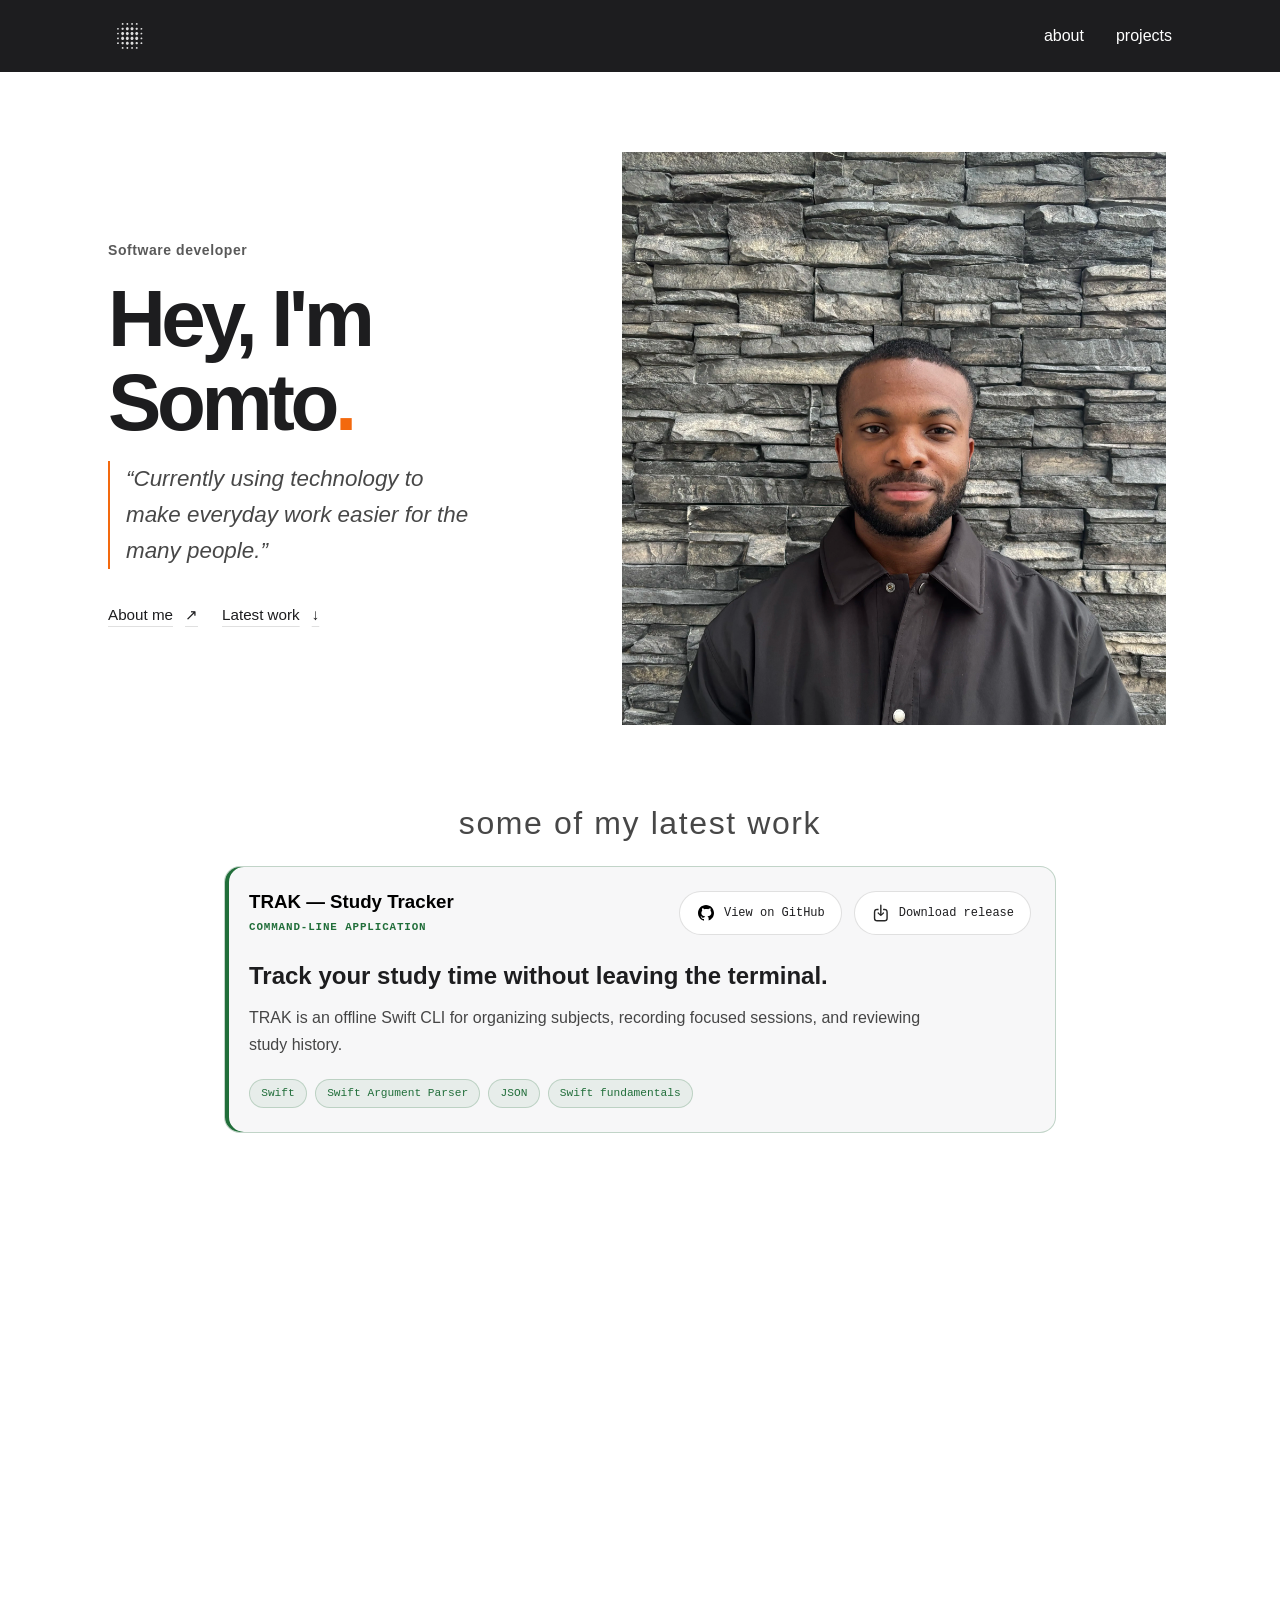
==== index.html @ b0fc869a "new changes" ====
<!DOCTYPE html>
<html lang="en">
    <head>
        <link rel="stylesheet" href="css/global.css">
        <link rel="stylesheet" href="css/landing.css">
        <meta charset="UTF-8">
        <title>Somtochukwu Idafum</title>
        <meta name="viewport" content="width=device-width, initial-scale=1.0">
        <meta name="author" content="Somtochukwu Idafum">
        <meta name="description" content="Currently using technology to make everyday work easier for the many people.">
        <meta property="og:image" content="assets/images/headshot3.webp"/>
        <meta property="og:title" content="Somtochukwu Idafum"/>
        <meta property="og:description" content="Currently using technology to make everyday work easier for the many people."/>
        <meta property="og:url" content="https://somtoidafum.com" />
        <meta property="og:type" content="website" />
    </head>
    
    <body>
        <header class="home-header">
            <div class="home-header-inner">
                <a class="home-mark" href="index.html" aria-label="Somto — home">
                    <img src="assets/symbols/home-icon.svg" width="26" height="26" alt="">
                </a>
                <nav class="home-desktop-nav" aria-label="Primary navigation">
                    <a href="about.html">about</a>
                    <a href="portfolio.html">projects</a>
                </nav>
                <details class="home-mobile-menu">
                    <summary>Menu <span aria-hidden="true">＋</span></summary>
                    <nav aria-label="Primary navigation">
                        <a href="about.html">about</a>
                        <a href="portfolio.html">projects</a>
                    </nav>
                </details>
            </div>
        </header>

        <main class="home-page site-main container">
            <section class="home-hero" aria-labelledby="home-hero-title">
                <div class="home-hero-content">
                    <div class="home-hero-identity">
                        <p class="home-hero-tagline">Software developer</p>
                        <h1 id="home-hero-title" class="home-hero-title">Hey, I'm Somto<span>.</span></h1>
                    </div>
                    <blockquote class="home-hero-description">
                        <p>“Currently using technology to make everyday work easier for the many people.”</p>
                    </blockquote>
                    <!-- <p class="home-hero-description">
                        Right now, I'm working on building an iOS app called Risk2 using <strong class="tech-highlight">Swift</strong> and <strong class="tech-highlight">SwiftUI</strong>.
                    </p> -->
                    <!-- <p class="home-hero-meta">Winnipeg, MB Canada</p> -->
                    <div class="home-hero-actions">
                        <a class="home-hero-link" href="about.html">About me <span aria-hidden="true">↗</span></a>
                        <a class="home-work-link" href="#featured-projects">Latest work <span aria-hidden="true">↓</span></a>
                    </div>
                </div>
                <div class="home-hero-media">
                    <img src="assets/images/headshot3.webp" width="4280" height="4292"
                        fetchpriority="high" alt="Portrait of Somtochukwu Idafum">
                </div>
            </section>

            <section id="featured-projects" class="featured-projects" aria-labelledby="featured-projects-title">
                <header class="featured-projects-heading">
                    <h2 id="featured-projects-title">some of my latest work</h2>
                </header>

                <div class="featured-project-first">
                    <div class="project-title">
                        <h3>TRAK &mdash; Study Tracker</h3>
                        <p class="project-type">command-line application</p>
                    </div>

                    <div class="featured-project-actions">
                        <a
                            class="source-code"
                            href="https://github.com/idafum/Trak"
                            target="_blank"
                            rel="noopener noreferrer"
                            aria-label="View TRAK source code on GitHub"
                        >
                            <img src="assets/symbols/github-icon.svg" alt="">
                            <span>View on GitHub</span>
                        </a>

                        <a
                            class="project-link"
                            href="https://github.com/idafum/Trak/releases"
                            target="_blank"
                            rel="noopener noreferrer"
                            aria-label="Download the latest TRAK release"
                        >
                            <img src="assets/symbols/square.and.arrow.down.svg" alt="">
                            <span>Download release</span>
                        </a>
                    </div>

                    <div class="featured-project-copy">
                        <p class="catchy-question">
                            Track your study time without leaving the terminal.
                        </p>

                        <p class="project-description">
                            TRAK is an offline Swift CLI for organizing subjects, recording focused sessions, and reviewing study history.
                        </p>

                        <ul class="featured-project-skills" aria-label="Skills and tools used for TRAK">
                            <li>Swift</li>
                            <li>Swift Argument Parser</li>
                            <li>JSON</li>
                            <li>Swift fundamentals</li>
                        </ul>
                    </div>
                </div>
            </section>
        </main>
        
    </body>
</html>
---- css/global.css ----
/* Contains global styles for my site*/

/* CSS Variables for consistent theming across the site */
:root {
  --font-sans: -apple-system, BlinkMacSystemFont, "Segoe UI", Roboto, sans-serif;
  --font-mono: 'SF Mono', SF Mono, Consolas, "Liberation Mono", Menlo, Courier, monospace;

  /* Colors */
  --color-page: #ffffff;
  --color-text: #000000;
  --color-text-strong: #1d1d1f;
  --color-text-medium: rgba(0, 0, 0, 0.72);
  --color-text-muted: rgba(0, 0, 0, 0.65);
  --color-text-soft: rgba(0, 0, 0, 0.58);
  --color-border: rgba(0, 0, 0, 0.08);
  --color-border-strong: rgba(0, 0, 0, 0.12);
  --color-surface: #f7f7f8;
  --color-nav-surface: #f5f5f5;
  --accent-color: #f3690e;
  --accent-color-muted: rgba(243, 105, 14, 0.08);

  /* Spacing */
  --space-1: 0.25rem;
  --space-2: 0.5rem;
  --space-3: 0.75rem;
  --space-4: 1rem;
  --space-6: 1.5rem;
  --space-8: 2rem;
  --space-12: 3rem;
  --space-16: 4rem;
  --space-20: 5rem;

  /* Radii */
  --radius-sm: 0.65rem;
  --radius-md: 0.75rem;
  --radius-lg: 1rem;
  --radius-pill: 999px;

  /* Layout */
  --container-padding: 0.5rem;
  --header-height-mobile: 60px;
  --header-height-desktop: 8vh;

  /* Typography */
  --project-title: clamp(1rem, 9vw, 2rem);
  
}

* {
    box-sizing: border-box;
    margin: 0;
    padding: 0;
}
body {
    font-family: var(--font-sans);
    min-height: 100vh;
    width: 100%;
    margin: 0 auto;
    color: var(--color-text);
    background: var(--color-page);
}

/* Global page shell shared by all pages. */
.site-main,
main {
    width: 100%;
}

/* Reserved for later page-level headings.
.page-title {
    font-family: var(--font-mono);
    font-size: 3rem;
    font-weight: 900;
    margin-top: 3rem;
}
*/

.container {
    width: 100%;
    margin-left: auto;
    margin-right: auto;
    padding-left: var(--container-padding);
    padding-right: var(--container-padding);
}

/* Header styles */
.page-header {
    position: sticky;
    top: 0;
    z-index: 10;
    border-bottom: 1px solid var(--color-border);
    min-height: var(--header-height-mobile);
    height: var(--header-height-desktop);
    background: var(--color-page);
}

/*Hidden checkbox for toggling the menu*/
.page-header #menu-toggle {
    display: none;
}

/*Flex container for header contents*/
.page-header .header-items {
    height: 100%;
    display: flex;
    z-index: 3;
    justify-content: space-between;
    padding: 0 var(--space-12) 0 var(--space-8);
    align-items: center;
    position: relative;
    background: var(--color-page);
}

/* Logo and navigation size */
#logo, #nav-icon{
    width: 1.625rem;
    height: 1.625rem;
}

.nav-button{
    cursor: pointer;
}

#nav-icon {
    transition: transform 0.5s ease;
}

.nav-menu {
    position: absolute;
    width: 100vw;
    height: auto;
    min-height: 120px;
    top: 100%;
    left: 50%;
    
    border-bottom-left-radius: 1rem;
    border-bottom-right-radius: 1rem;
    border-top: none;
    transform: translate(-50%, -100%);
    opacity: 0;
    visibility: hidden;
    transition: transform 0.5s ease, opacity 0.2s ease, visibility 0.2s ease;
    pointer-events: none;
    overflow: hidden;

    display: flex;
    flex-direction: column;
    padding: 0;
    gap: 0;
    justify-content: flex-start;
    align-items: stretch;
    background: var(--color-page);
    
}

.nav-menu a {
    display: flex;
    align-items: center;
    justify-content: center;
    width: 100%;
    padding: var(--space-4) var(--space-6);
    font-family: var(--font-mono);
    text-decoration: none;
    color: var(--color-text);
    background: var(--color-nav-surface);
    border-bottom: 1px solid var(--color-border);
}

.nav-menu a:last-child {
    border-bottom: none;
}
/* Toggle the mobile menu and rotate the menu icon. */
#menu-toggle:checked + .header-items .nav-button #nav-icon {
    transform: rotate(-180deg);
}
#menu-toggle:checked + .header-items .nav-menu {
    transform: translate(-50%, 0);
    opacity: 1;
    visibility: visible;
    pointer-events: auto;
}

@media (min-width: 768px) {
    .nav-button {
        display: none;
    }

    .nav-menu {
        position: static;
        width: auto;
        min-height: 0;
        transform: none;
        opacity: 1;
        visibility: visible;
        transition: none;
        pointer-events: auto;
        overflow: visible;

        flex-direction: row;
        align-items: center;
        gap: var(--space-8);

        background: transparent;
        border-radius: 0;
    }

    .nav-menu a {
        width: auto;
        padding: 0;
        color: var(--color-text);
        background: transparent;
        border-bottom: none;
    }

    #menu-toggle:checked + .header-items .nav-menu {
        transform: none;
    }
}
---- css/landing.css ----
/* Landing-page header and portrait-led introduction. */
html { scroll-behavior: smooth; }

.home-page {
    --home-hero-title-font-size: clamp(1.4rem, 3vw, 2rem);
    max-width: 1160px;
    padding-inline: clamp(1.25rem, 4vw, 3rem);
}

.home-header {
    position: sticky;
    top: 0;
    z-index: 10;
    color: #fff;
    background: var(--color-text-strong);
}

.home-header-inner {
    position: relative;
    max-width: 1160px;
    min-height: 64px;
    margin-inline: auto;
    padding-inline: clamp(1.25rem, 4vw, 3rem);
    display: flex;
    align-items: center;
    justify-content: space-between;
}

.home-mark {
    display: inline-flex;
    align-items: center;
    justify-content: center;
    min-width: 44px;
    min-height: 44px;
}

.home-mark img { display: block; filter: invert(1); }
.home-desktop-nav { display: none; }
.home-header a { color: inherit; text-decoration: none; }
.home-header a:hover { text-decoration: underline; text-underline-offset: 5px; }
.home-mobile-menu summary {
    min-height: 44px;
    display: flex;
    align-items: center;
    gap: var(--space-3);
    cursor: pointer;
    list-style: none;
    font-size: 0.9rem;
}
.home-mobile-menu summary::-webkit-details-marker { display: none; }
.home-mobile-menu summary span { font-size: 1.4rem; }
.home-mobile-menu[open] summary span { transform: rotate(45deg); }
.home-mobile-menu nav {
    position: absolute;
    top: 100%;
    inset-inline: 0;
    display: grid;
    padding: var(--space-2) var(--space-6) var(--space-4);
    background: var(--color-text-strong);
    border-top: 1px solid #444;
}
.home-mobile-menu nav a { padding: var(--space-4); }
.home-header :focus-visible,
.home-hero a:focus-visible {
    outline: 2px solid var(--accent-color);
    outline-offset: 4px;
}

.home-hero {
    display: grid;
    grid-template-columns: minmax(0, 1fr) clamp(100px, 28vw, 120px);
    grid-template-areas:
        "identity portrait"
        "description description"
        "actions actions";
    align-items: center;
    gap: var(--space-6) var(--space-4);
    padding-block: var(--space-12);
}
.home-hero-content {
    display: contents;
}
.home-hero-identity {
    grid-area: identity;
    display: grid;
    gap: var(--space-2);
    min-width: 0;
}
.home-hero-tagline {
    font-size: 0.875rem;
    font-weight: 600;
    line-height: 1.5;
    letter-spacing: 0.04em;
    color: var(--color-text-muted);
}
.home-hero-title {
    max-width: 10ch;
    font-size: clamp(2rem, 8vw, 3rem);
    font-weight: 700;
    line-height: 1.05;
    letter-spacing: -0.055em;
    color: var(--color-text-strong);
    text-wrap: balance;
}
.home-hero-title span { color: var(--accent-color); }
.home-hero-description {
    grid-area: description;
    max-width: 40ch;
    margin: 0;
    padding-inline-start: var(--space-4);
    border-inline-start: 2px solid var(--accent-color);
    font-size: clamp(1.125rem, 2vw, 1.4rem);
    font-style: italic;
    line-height: 1.6;
    color: var(--color-text-medium);
}
.home-hero-icon {
    width: 1rem;
    height: 1rem;
    vertical-align: -0.05em;
}
.home-hero-actions {
    grid-area: actions;
    display: flex;
    flex-wrap: wrap;
    gap: var(--space-6);
    margin-top: var(--space-2);
}
.home-hero-actions a {
    display: inline-flex;
    align-items: center;
    gap: var(--space-3);
    min-height: 44px;
    color: var(--color-text-strong);
    font-size: 0.95rem;
    text-decoration: underline;
    text-underline-offset: 6px;
    text-decoration-color: var(--color-border-strong);
}
.home-hero-actions a:hover { text-decoration-color: currentColor; }
.home-hero-media {
    grid-area: portrait;
    width: 100%;
    aspect-ratio: 1;
    border-radius: var(--radius-md);
    overflow: hidden;
    background: var(--color-surface);
}
.home-hero-media img {
    display: block;
    width: 100%;
    height: 100%;
    object-fit: cover;
    object-position: center 75%;
    transform: scale(1.65);
    transform-origin: center 58%;
}

.featured-projects {
    min-height: calc(100svh - var(--header-height-mobile));
    display: grid;
    align-content: start;
    gap: var(--space-6);
    margin: 0 var(--space-4) var(--space-16);
    scroll-margin-top: var(--header-height-mobile);
}

.featured-projects-heading h2 {
    font-family: var(--font-sans);
    font-size: var(--home-hero-title-font-size);
    font-weight: 500;
    color: var(--color-text-medium);
    letter-spacing: 0.05em;

    text-align: center;
}

.featured-project-first {
    --featured-project-accent: #216e3a;

    display: grid;
    grid-template-columns: repeat(2, minmax(0, 1fr));
    grid-template-areas:
        "title actions"
        "copy copy";
    align-content: start;
    gap: var(--space-6);
    padding: var(--space-6);
    border: 1px solid rgba(33, 110, 58, 0.25);
    border-radius: var(--radius-lg);
    background: var(--color-surface);
    box-shadow: inset 4px 0 0 var(--featured-project-accent);
}

.project-title {
    grid-area: title;
    display: grid;
    justify-items: start;
    gap: var(--space-2);
}

.project-title h3 {
    white-space: nowrap;
}

.project-type {
    display: inline-flex;
    align-items: center;
    gap: var(--space-2);
    font-family: var(--font-mono);
    font-size: 0.68rem;
    font-weight: 600;
    line-height: 1.2;
    letter-spacing: 0.08em;
    color: var(--featured-project-accent);
    text-transform: uppercase;
}


.featured-project-actions {
    grid-area: actions;
    display: flex;
    flex-wrap: nowrap;
    justify-content: flex-end;
    align-items: center;
    gap: var(--space-3);
}

.featured-project-actions a {
    width: 44px;
    height: 44px;
    display: inline-flex;
    align-items: center;
    justify-content: center;
    border: 1px solid var(--color-border-strong);
    border-radius: var(--radius-pill);
    color: var(--color-text-strong);
    text-decoration: none;
    background: var(--color-page);
    transition: transform 0.2s ease, border-color 0.2s ease;
}

.featured-project-actions img {
    width: 1.25rem;
    height: 1.25rem;
    display: block;
}

.featured-project-actions span {
    display: none;
}

.featured-project-actions a:hover {
    transform: translateY(-2px);
    border-color: var(--featured-project-accent);
}

.featured-project-actions a:focus-visible {
    outline: 2px solid var(--featured-project-accent);
    outline-offset: 3px;
}

.featured-project-copy {
    grid-area: copy;
    display: grid;
    gap: var(--space-3);
}

.catchy-question {
    max-width: 42rem;
    font-size: clamp(1.15rem, 3vw, 1.5rem);
    font-weight: 600;
    line-height: 1.4;
    color: var(--color-text-strong);
}

.project-description {
    max-width: 42rem;
    line-height: 1.7;
    color: var(--color-text-medium);
}

.featured-project-skills {
    display: flex;
    flex-wrap: wrap;
    gap: var(--space-2);
    margin-top: var(--space-2);
    list-style: none;
}

.featured-project-skills li {
    padding: 0.45rem 0.7rem;
    border: 1px solid rgba(33, 110, 58, 0.22);
    border-radius: var(--radius-pill);
    font-family: var(--font-mono);
    font-size: 0.7rem;
    line-height: 1.2;
    color: var(--featured-project-accent);
    background: rgba(33, 110, 58, 0.07);
}



@media (min-width: 768px) {
    .home-header-inner { min-height: 72px; }
    .home-mobile-menu { display: none; }
    .home-desktop-nav { display: flex; gap: var(--space-8); }
    .home-desktop-nav a { display: inline-flex; align-items: center; min-height: 44px; }
    .home-hero {
        grid-template-columns: minmax(0, 0.9fr) minmax(0, 1.1fr);
        grid-template-areas: "content portrait";
        align-items: center;
        gap: clamp(2rem, 5vw, 5rem);
        padding-block: var(--space-20);
    }
    .home-hero-content {
        grid-area: content;
        display: grid;
        justify-items: start;
        align-content: center;
        gap: var(--space-4);
    }
    .home-hero-identity,
    .home-hero-description,
    .home-hero-actions { grid-area: auto; }
    .home-hero-identity { gap: var(--space-4); }
    .home-hero-title { font-size: clamp(2.75rem, 7vw, 5rem); }
    .home-hero-description { max-width: 29ch; }
    .home-hero-media { max-width: 34rem; aspect-ratio: 0.95; border-radius: 0; }
    .home-hero-media img { transform: none; }
    .featured-project-actions a {
        width: auto;
        padding: 0.7rem 1rem;
        gap: var(--space-2);
        font-family: var(--font-mono);
        font-size: 0.75rem;
    }

    .featured-project-actions span {
        display: inline;
        white-space: nowrap;
    }

    .featured-project-first {
        width: 100%;
        max-width: 52rem;
        margin-inline: auto;
    }

    .featured-project-wordmark {
        width: 8rem;
    }

    .featured-projects {
        min-height: calc(100svh - var(--header-height-desktop));
        margin-right: var(--space-8);
        margin-left: var(--space-8);
        scroll-margin-top: var(--header-height-desktop);
    }

}


@media (prefers-reduced-motion: reduce) {
    html { scroll-behavior: auto; }
    .featured-project-actions a { transition: none; }
    .featured-project-actions a:hover { transform: none; }
}
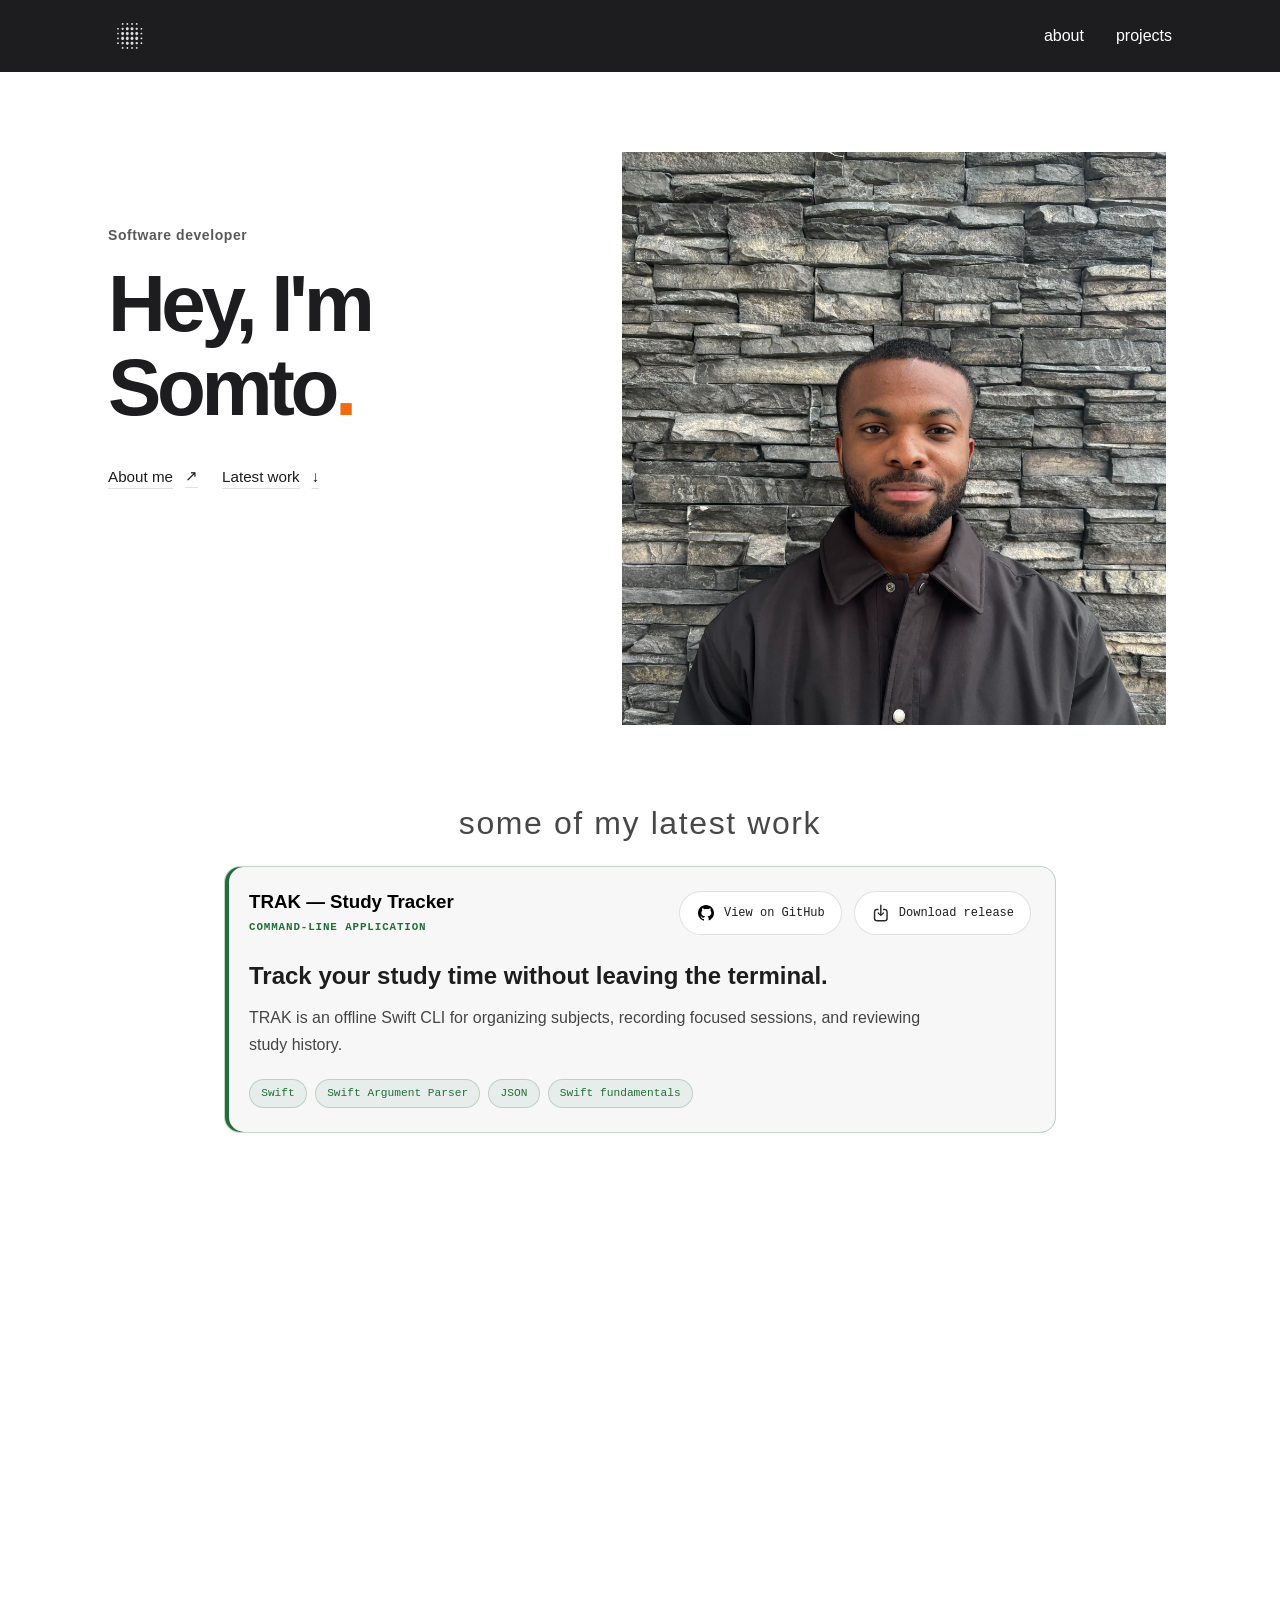
==== commit 68dbbcfe: "more changes" ====
--- a/index.html
+++ b/index.html
@@ -37,26 +37,23 @@
 
         <main class="home-page site-main container">
             <section class="home-hero" aria-labelledby="home-hero-title">
-                <div class="home-hero-content">
+                <div class="home-hero-profile">
                     <div class="home-hero-identity">
                         <p class="home-hero-tagline">Software developer</p>
                         <h1 id="home-hero-title" class="home-hero-title">Hey, I'm Somto<span>.</span></h1>
                     </div>
-                    <blockquote class="home-hero-description">
-                        <p>“Currently using technology to make everyday work easier for the many people.”</p>
-                    </blockquote>
-                    <!-- <p class="home-hero-description">
-                        Right now, I'm working on building an iOS app called Risk2 using <strong class="tech-highlight">Swift</strong> and <strong class="tech-highlight">SwiftUI</strong>.
-                    </p> -->
-                    <!-- <p class="home-hero-meta">Winnipeg, MB Canada</p> -->
-                    <div class="home-hero-actions">
-                        <a class="home-hero-link" href="about.html">About me <span aria-hidden="true">↗</span></a>
-                        <a class="home-work-link" href="#featured-projects">Latest work <span aria-hidden="true">↓</span></a>
+                    <div class="home-hero-media">
+                        <img src="assets/images/headshot3.webp" width="4280" height="4292"
+                            fetchpriority="high" alt="Portrait of Somtochukwu Idafum">
                     </div>
                 </div>
-                <div class="home-hero-media">
-                    <img src="assets/images/headshot3.webp" width="4280" height="4292"
-                        fetchpriority="high" alt="Portrait of Somtochukwu Idafum">
+                <!-- <p class="home-hero-description">
+                    Right now, I'm working on building an iOS app called Risk2 using <strong class="tech-highlight">Swift</strong> and <strong class="tech-highlight">SwiftUI</strong>.
+                </p> -->
+                <!-- <p class="home-hero-meta">Winnipeg, MB Canada</p> -->
+                <div class="home-hero-actions">
+                    <a class="home-hero-link" href="about.html">About me <span aria-hidden="true">↗</span></a>
+                    <a class="home-work-link" href="#featured-projects">Latest work <span aria-hidden="true">↓</span></a>
                 </div>
             </section>
 
--- a/css/landing.css
+++ b/css/landing.css
@@ -2,9 +2,10 @@
 html { scroll-behavior: smooth; }
 
 .home-page {
+    --home-gutter: clamp(1.25rem, 4vw, 3rem);
     --home-hero-title-font-size: clamp(1.4rem, 3vw, 2rem);
     max-width: 1160px;
-    padding-inline: clamp(1.25rem, 4vw, 3rem);
+    padding-inline: var(--home-gutter);
 }
 
 .home-header {
@@ -67,18 +68,23 @@
 }
 
 .home-hero {
+    /* The profile sticks within the main page as the projects scroll. */
+    display: contents;
+}
+.home-hero-profile {
+    position: sticky;
+    top: 64px;
+    z-index: 5;
     display: grid;
     grid-template-columns: minmax(0, 1fr) clamp(100px, 28vw, 120px);
-    grid-template-areas:
-        "identity portrait"
-        "description description"
-        "actions actions";
+    grid-template-areas: "identity portrait";
     align-items: center;
     gap: var(--space-6) var(--space-4);
-    padding-block: var(--space-12);
-}
-.home-hero-content {
-    display: contents;
+    margin-inline: calc(-1 * var(--home-gutter));
+    padding: var(--space-6) var(--home-gutter) var(--space-8);
+    border-radius: 0 0 50% 50% / 0 0 1.5rem 1.5rem;
+    background: var(--color-page);
+    box-shadow: 0 5px 12px rgb(0 0 0 / 0.06);
 }
 .home-hero-identity {
     grid-area: identity;
@@ -103,17 +109,6 @@
     text-wrap: balance;
 }
 .home-hero-title span { color: var(--accent-color); }
-.home-hero-description {
-    grid-area: description;
-    max-width: 40ch;
-    margin: 0;
-    padding-inline-start: var(--space-4);
-    border-inline-start: 2px solid var(--accent-color);
-    font-size: clamp(1.125rem, 2vw, 1.4rem);
-    font-style: italic;
-    line-height: 1.6;
-    color: var(--color-text-medium);
-}
 .home-hero-icon {
     width: 1rem;
     height: 1rem;
@@ -121,7 +116,7 @@
 }
 .home-hero-actions {
     grid-area: actions;
-    display: flex;
+    display: none;
     flex-wrap: wrap;
     gap: var(--space-6);
     margin-top: var(--space-2);
@@ -139,12 +134,23 @@
 }
 .home-hero-actions a:hover { text-decoration-color: currentColor; }
 .home-hero-media {
+    position: relative;
     grid-area: portrait;
     width: 100%;
     aspect-ratio: 1;
-    border-radius: var(--radius-md);
+    border-radius: 0 0 50% 50% / 0 0 28% 28%;
     overflow: hidden;
     background: var(--color-surface);
+}
+/* Fade the stone backdrop into the page while retaining the curved base. */
+.home-hero-media::after {
+    content: "";
+    position: absolute;
+    inset: 0;
+    pointer-events: none;
+    background:
+        linear-gradient(to bottom, var(--color-page), transparent 20%),
+        linear-gradient(to right, var(--color-page), transparent 12%, transparent 88%, var(--color-page));
 }
 .home-hero-media img {
     display: block;
@@ -161,13 +167,25 @@
     display: grid;
     align-content: start;
     gap: var(--space-6);
-    margin: 0 var(--space-4) var(--space-16);
-    scroll-margin-top: var(--header-height-mobile);
-}
-
+    margin: var(--space-8) 0 var(--space-16);
+    scroll-margin-top: 280px;
+}
+
+.featured-projects-heading {
+    display: flex;
+    align-items: center;
+    gap: var(--space-3);
+}
+.featured-projects-heading::before,
+.featured-projects-heading::after {
+    content: "";
+    flex: 1;
+    height: 1px;
+    background: var(--color-border-strong);
+}
 .featured-projects-heading h2 {
     font-family: var(--font-sans);
-    font-size: var(--home-hero-title-font-size);
+    font-size: 0.875rem;
     font-weight: 500;
     color: var(--color-text-medium);
     letter-spacing: 0.05em;
@@ -307,26 +325,26 @@
     .home-desktop-nav { display: flex; gap: var(--space-8); }
     .home-desktop-nav a { display: inline-flex; align-items: center; min-height: 44px; }
     .home-hero {
+        display: grid;
         grid-template-columns: minmax(0, 0.9fr) minmax(0, 1.1fr);
-        grid-template-areas: "content portrait";
+        grid-template-rows: 1fr 1fr;
+        grid-template-areas: "identity portrait" "actions portrait";
         align-items: center;
-        gap: clamp(2rem, 5vw, 5rem);
+        gap: var(--space-4) clamp(2rem, 5vw, 5rem);
         padding-block: var(--space-20);
     }
-    .home-hero-content {
-        grid-area: content;
-        display: grid;
-        justify-items: start;
-        align-content: center;
-        gap: var(--space-4);
-    }
-    .home-hero-identity,
-    .home-hero-description,
-    .home-hero-actions { grid-area: auto; }
-    .home-hero-identity { gap: var(--space-4); }
+    .home-hero-profile {
+        display: contents;
+    }
+    .home-hero-identity { gap: var(--space-4); align-self: end; }
+    .home-hero-actions { display: flex; align-self: start; }
     .home-hero-title { font-size: clamp(2.75rem, 7vw, 5rem); }
-    .home-hero-description { max-width: 29ch; }
+    .featured-projects-heading { display: block; }
+    .featured-projects-heading::before,
+    .featured-projects-heading::after { display: none; }
+    .featured-projects-heading h2 { font-size: var(--home-hero-title-font-size); }
     .home-hero-media { max-width: 34rem; aspect-ratio: 0.95; border-radius: 0; }
+    .home-hero-media::after { display: none; }
     .home-hero-media img { transform: none; }
     .featured-project-actions a {
         width: auto;
@@ -353,6 +371,7 @@
 
     .featured-projects {
         min-height: calc(100svh - var(--header-height-desktop));
+        margin-top: 0;
         margin-right: var(--space-8);
         margin-left: var(--space-8);
         scroll-margin-top: var(--header-height-desktop);
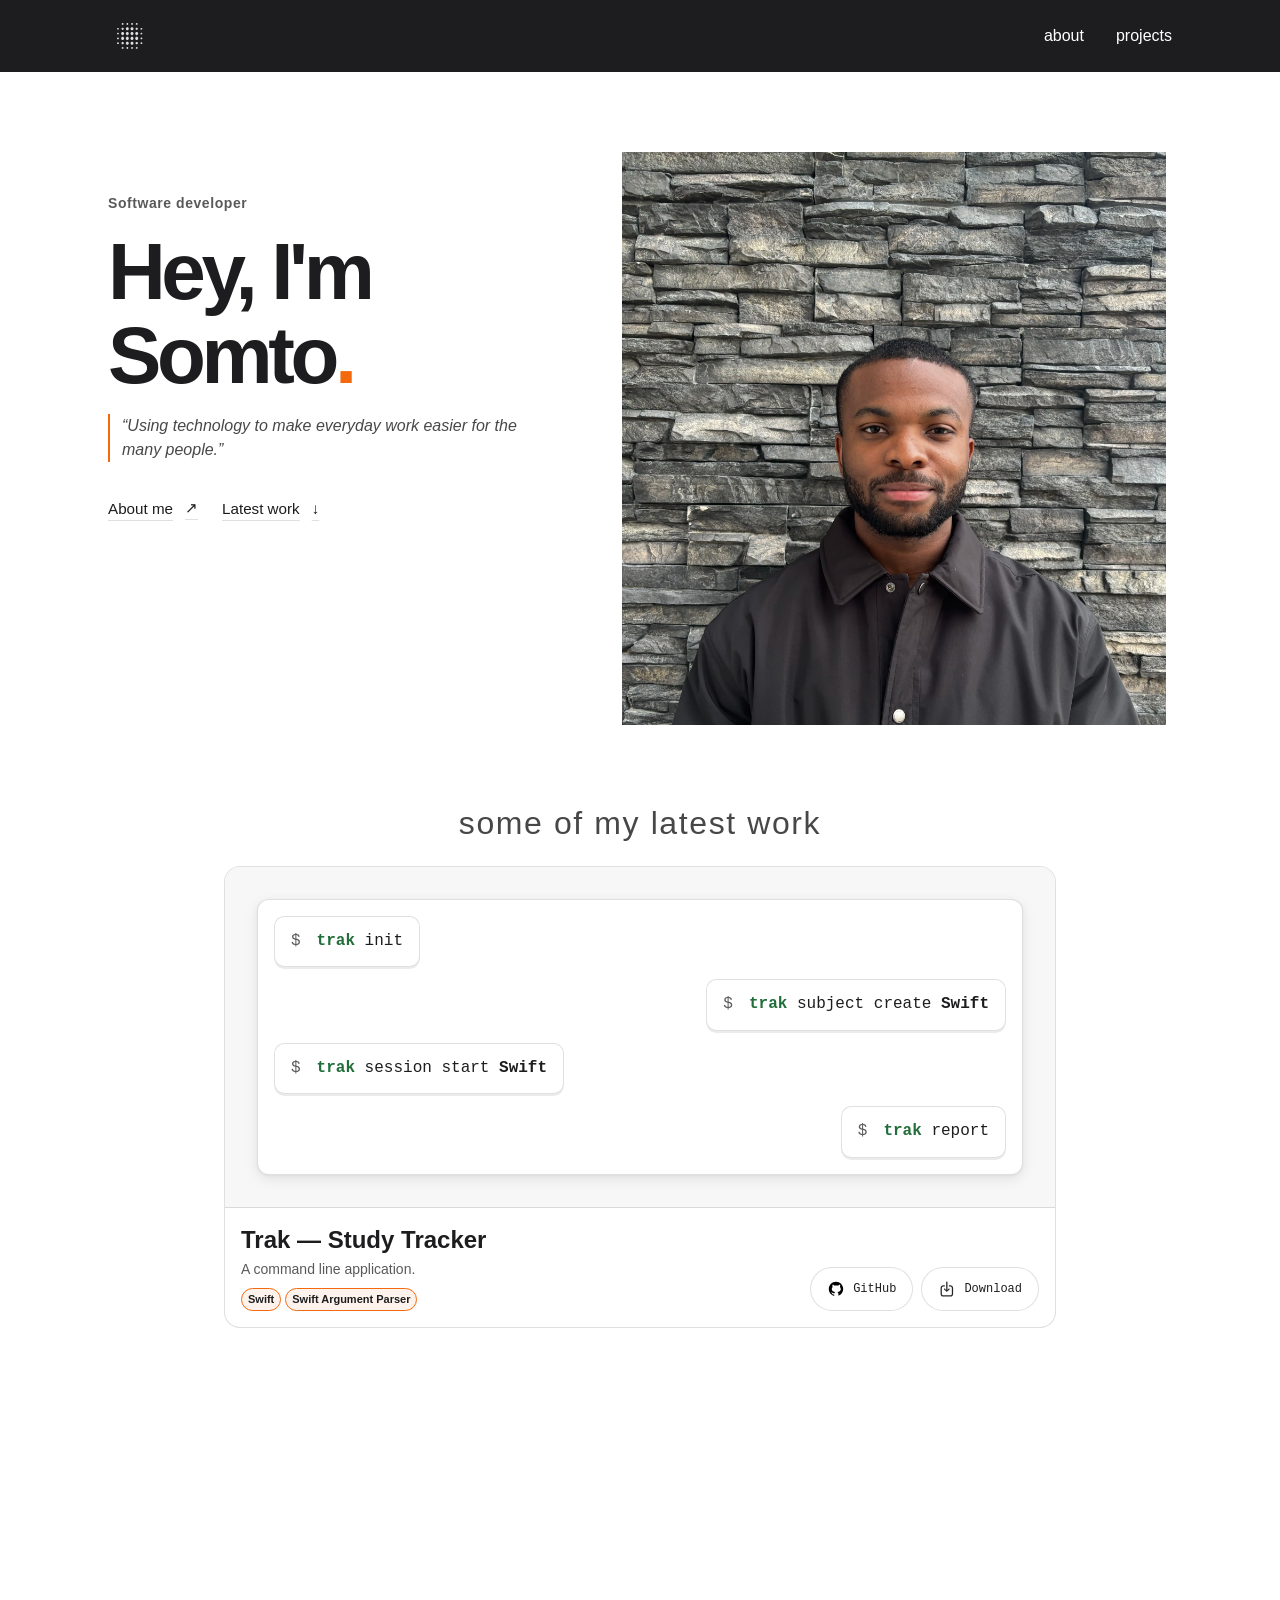
==== commit ad2d7cb4: "styling trak" ====
--- a/index.html
+++ b/index.html
@@ -7,10 +7,10 @@
         <title>Somtochukwu Idafum</title>
         <meta name="viewport" content="width=device-width, initial-scale=1.0">
         <meta name="author" content="Somtochukwu Idafum">
-        <meta name="description" content="Currently using technology to make everyday work easier for the many people.">
+        <meta name="description" content="Using technology to make everyday work easier for the many people.">
         <meta property="og:image" content="assets/images/headshot3.webp"/>
         <meta property="og:title" content="Somtochukwu Idafum"/>
-        <meta property="og:description" content="Currently using technology to make everyday work easier for the many people."/>
+        <meta property="og:description" content="Using technology to make everyday work easier for the many people."/>
         <meta property="og:url" content="https://somtoidafum.com" />
         <meta property="og:type" content="website" />
     </head>
@@ -47,6 +47,9 @@
                             fetchpriority="high" alt="Portrait of Somtochukwu Idafum">
                     </div>
                 </div>
+                <blockquote class="home-hero-quote">
+                    <p>“Using technology to make everyday work easier for the many people.”</p>
+                </blockquote>
                 <!-- <p class="home-hero-description">
                     Right now, I'm working on building an iOS app called Risk2 using <strong class="tech-highlight">Swift</strong> and <strong class="tech-highlight">SwiftUI</strong>.
                 </p> -->
@@ -62,53 +65,41 @@
                     <h2 id="featured-projects-title">some of my latest work</h2>
                 </header>
 
-                <div class="featured-project-first">
-                    <div class="project-title">
-                        <h3>TRAK &mdash; Study Tracker</h3>
-                        <p class="project-type">command-line application</p>
+                <article class="featured-project-first" aria-labelledby="trak-title">
+                    <div class="trak-command-art" role="img" aria-label="Trak command examples: initialize a workspace, create a Swift subject, start a session, and view a report.">
+                        <div class="trak-command-lines" aria-hidden="true">
+                            <code><span>$</span> <span class="trak-command-name">trak</span> init</code>
+                            <code><span>$</span> <span class="trak-command-name">trak</span> subject create <b>Swift</b></code>
+                            <code><span>$</span> <span class="trak-command-name">trak</span> session start <b>Swift</b></code>
+                            <code><span>$</span> <span class="trak-command-name">trak</span> report</code>
+                        </div>
                     </div>
 
-                    <div class="featured-project-actions">
-                        <a
-                            class="source-code"
-                            href="https://github.com/idafum/Trak"
-                            target="_blank"
-                            rel="noopener noreferrer"
-                            aria-label="View TRAK source code on GitHub"
-                        >
-                            <img src="assets/symbols/github-icon.svg" alt="">
-                            <span>View on GitHub</span>
-                        </a>
-
-                        <a
-                            class="project-link"
-                            href="https://github.com/idafum/Trak/releases"
-                            target="_blank"
-                            rel="noopener noreferrer"
-                            aria-label="Download the latest TRAK release"
-                        >
-                            <img src="assets/symbols/square.and.arrow.down.svg" alt="">
-                            <span>Download release</span>
-                        </a>
+                    <div class="featured-project-footer">
+                        <div class="featured-project-summary">
+                            <h3 id="trak-title" class="featured-project-title">Trak — Study Tracker</h3>
+                            <p class="featured-project-type">A command line application.</p>
+                            <ul class="featured-project-tools" aria-label="Built with">
+                                <li>Swift</li>
+                                <li>Swift Argument Parser</li>
+                            </ul>
+                        </div>
+                        <div class="featured-project-actions">
+                            <a href="https://github.com/idafum/Trak"
+                                target="_blank" rel="noopener noreferrer"
+                                aria-label="View Trak source code on GitHub" title="View on GitHub">
+                                <img src="assets/symbols/github-icon.svg" alt="">
+                                <span>GitHub</span>
+                            </a>
+                            <a href="https://github.com/idafum/Trak/releases"
+                                target="_blank" rel="noopener noreferrer"
+                                aria-label="Download the latest Trak release" title="Download release">
+                                <img src="assets/symbols/square.and.arrow.down.svg" alt="">
+                                <span>Download</span>
+                            </a>
+                        </div>
                     </div>
-
-                    <div class="featured-project-copy">
-                        <p class="catchy-question">
-                            Track your study time without leaving the terminal.
-                        </p>
-
-                        <p class="project-description">
-                            TRAK is an offline Swift CLI for organizing subjects, recording focused sessions, and reviewing study history.
-                        </p>
-
-                        <ul class="featured-project-skills" aria-label="Skills and tools used for TRAK">
-                            <li>Swift</li>
-                            <li>Swift Argument Parser</li>
-                            <li>JSON</li>
-                            <li>Swift fundamentals</li>
-                        </ul>
-                    </div>
-                </div>
+                </article>
             </section>
         </main>
         
--- a/css/landing.css
+++ b/css/landing.css
@@ -109,6 +109,21 @@
     text-wrap: balance;
 }
 .home-hero-title span { color: var(--accent-color); }
+.home-hero-quote {
+    grid-area: quote;
+    margin: var(--space-6) 0 0;
+    padding-inline-start: var(--space-3);
+    border-inline-start: 2px solid var(--accent-color);
+    font-size: 0.9375rem;
+    font-style: italic;
+    line-height: 1.5;
+    color: var(--color-text-medium);
+    animation: home-quote-appear 650ms ease-out both;
+}
+@keyframes home-quote-appear {
+    from { opacity: 0; transform: translateY(4px); }
+    to { opacity: 1; transform: translateY(0); }
+}
 .home-hero-icon {
     width: 1rem;
     height: 1rem;
@@ -194,56 +209,96 @@
 }
 
 .featured-project-first {
-    --featured-project-accent: #216e3a;
-
-    display: grid;
-    grid-template-columns: repeat(2, minmax(0, 1fr));
-    grid-template-areas:
-        "title actions"
-        "copy copy";
-    align-content: start;
-    gap: var(--space-6);
-    padding: var(--space-6);
-    border: 1px solid rgba(33, 110, 58, 0.25);
+    --featured-project-accent: var(--color-text-strong);
+    display: grid;
+    grid-template-columns: minmax(0, 1fr);
+    border: 1px solid var(--color-border-strong);
     border-radius: var(--radius-lg);
+    background: var(--color-page);
+}
+
+.trak-command-art {
+    min-width: 0;
+    padding: var(--space-8) clamp(1rem, 4vw, 2rem);
+    border-radius: calc(var(--radius-lg) - 1px) calc(var(--radius-lg) - 1px) 0 0;
+    border-bottom: 1px solid var(--color-border-strong);
+    color: var(--color-text-strong);
     background: var(--color-surface);
-    box-shadow: inset 4px 0 0 var(--featured-project-accent);
-}
-
-.project-title {
-    grid-area: title;
-    display: grid;
-    justify-items: start;
+}
+.trak-command-lines {
+    display: grid;
+    grid-template-columns: minmax(0, 1fr);
+    gap: var(--space-3);
+    padding: var(--space-4);
+    border: 1px solid var(--color-border-strong);
+    border-radius: var(--radius-md);
+    background: var(--color-page);
+    box-shadow: 0 4px 14px rgb(0 0 0 / 0.09), 0 1px 3px rgb(0 0 0 / 0.05);
+}
+.trak-command-lines code {
+    justify-self: start;
+    max-width: 100%;
+    padding: var(--space-3) var(--space-4);
+    border: 1px solid var(--color-border-strong);
+    border-radius: var(--radius-sm);
+    background: var(--color-page);
+    box-shadow: 0 2px 0 var(--color-border);
+    font-family: var(--font-mono);
+    font-size: clamp(0.7rem, 2.7vw, 1rem);
+    line-height: 1.6;
+    overflow-wrap: anywhere;
+}
+.trak-command-lines code:nth-child(even) { justify-self: end; }
+.trak-command-lines code > span:first-child { color: var(--color-text-muted); margin-right: 0.4em; }
+.trak-command-lines b { font-weight: 600; }
+.trak-command-name { color: #216e3a; font-weight: 700; }
+.featured-project-title {
+    font-size: clamp(1.125rem, 3vw, 1.5rem);
+    line-height: 1.3;
+    font-weight: 600;
+    color: var(--color-text-strong);
+}
+.featured-project-footer {
+    display: flex;
+    align-items: flex-end;
+    justify-content: space-between;
+    gap: var(--space-3);
+    padding: var(--space-4);
+}
+.featured-project-summary {
+    min-width: 0;
+    display: grid;
+    gap: var(--space-1);
+}
+.featured-project-type {
+    min-width: 0;
+    font-size: 0.875rem;
+    line-height: 1.5;
+    color: var(--color-text-muted);
+}
+.featured-project-actions {
+    display: flex;
+    flex-shrink: 0;
+    justify-content: flex-end;
     gap: var(--space-2);
 }
-
-.project-title h3 {
-    white-space: nowrap;
-}
-
-.project-type {
-    display: inline-flex;
-    align-items: center;
-    gap: var(--space-2);
-    font-family: var(--font-mono);
-    font-size: 0.68rem;
+.featured-project-tools {
+    display: flex;
+    flex-wrap: wrap;
+    gap: var(--space-1);
+    margin-top: var(--space-1);
+    list-style: none;
+}
+.featured-project-tools li {
+    padding: 0.125rem 0.375rem;
+    border: 1px solid var(--accent-color);
+    border-radius: var(--radius-pill);
+    background: var(--accent-color-muted);
+    color: var(--color-text-strong);
+    font-size: 0.6875rem;
     font-weight: 600;
-    line-height: 1.2;
-    letter-spacing: 0.08em;
-    color: var(--featured-project-accent);
-    text-transform: uppercase;
-}
-
-
-.featured-project-actions {
-    grid-area: actions;
-    display: flex;
-    flex-wrap: nowrap;
-    justify-content: flex-end;
-    align-items: center;
-    gap: var(--space-3);
-}
-
+    line-height: 1.5;
+}
 .featured-project-actions a {
     width: 44px;
     height: 44px;
@@ -257,67 +312,43 @@
     background: var(--color-page);
     transition: transform 0.2s ease, border-color 0.2s ease;
 }
-
-.featured-project-actions img {
-    width: 1.25rem;
-    height: 1.25rem;
-    display: block;
-}
-
-.featured-project-actions span {
-    display: none;
-}
-
+.featured-project-actions img { width: 1.125rem; height: 1.125rem; display: block; }
+.featured-project-actions span { display: none; }
 .featured-project-actions a:hover {
     transform: translateY(-2px);
     border-color: var(--featured-project-accent);
 }
-
 .featured-project-actions a:focus-visible {
     outline: 2px solid var(--featured-project-accent);
     outline-offset: 3px;
 }
 
-.featured-project-copy {
-    grid-area: copy;
-    display: grid;
-    gap: var(--space-3);
-}
-
-.catchy-question {
-    max-width: 42rem;
-    font-size: clamp(1.15rem, 3vw, 1.5rem);
-    font-weight: 600;
-    line-height: 1.4;
-    color: var(--color-text-strong);
-}
-
-.project-description {
-    max-width: 42rem;
-    line-height: 1.7;
-    color: var(--color-text-medium);
-}
-
-.featured-project-skills {
-    display: flex;
-    flex-wrap: wrap;
-    gap: var(--space-2);
-    margin-top: var(--space-2);
-    list-style: none;
-}
-
-.featured-project-skills li {
-    padding: 0.45rem 0.7rem;
-    border: 1px solid rgba(33, 110, 58, 0.22);
-    border-radius: var(--radius-pill);
-    font-family: var(--font-mono);
-    font-size: 0.7rem;
-    line-height: 1.2;
-    color: var(--featured-project-accent);
-    background: rgba(33, 110, 58, 0.07);
-}
-
-
+@media (max-width: 767px) {
+    .featured-project-first {
+        width: 94%;
+        max-width: 22rem;
+        min-height: clamp(16rem, 40svh, 21rem);
+        margin-inline: auto;
+        grid-template-rows: minmax(min-content, 1fr) auto;
+    }
+    .trak-command-art {
+        display: grid;
+        align-content: center;
+        padding: var(--space-4) var(--space-3);
+    }
+    .trak-command-lines {
+        gap: var(--space-2);
+        padding: var(--space-3);
+    }
+    .trak-command-lines code {
+        padding: 0.375rem var(--space-2);
+        font-size: 0.75rem;
+        line-height: 1.4;
+    }
+    .featured-project-footer { padding: var(--space-3); gap: var(--space-2); }
+    .featured-project-title { font-size: 1rem; }
+    .featured-project-type { font-size: 0.8125rem; }
+}
 
 @media (min-width: 768px) {
     .home-header-inner { min-height: 72px; }
@@ -327,8 +358,8 @@
     .home-hero {
         display: grid;
         grid-template-columns: minmax(0, 0.9fr) minmax(0, 1.1fr);
-        grid-template-rows: 1fr 1fr;
-        grid-template-areas: "identity portrait" "actions portrait";
+        grid-template-rows: 1fr auto 1fr;
+        grid-template-areas: "identity portrait" "quote portrait" "actions portrait";
         align-items: center;
         gap: var(--space-4) clamp(2rem, 5vw, 5rem);
         padding-block: var(--space-20);
@@ -339,6 +370,7 @@
     .home-hero-identity { gap: var(--space-4); align-self: end; }
     .home-hero-actions { display: flex; align-self: start; }
     .home-hero-title { font-size: clamp(2.75rem, 7vw, 5rem); }
+    .home-hero-quote { margin: 0; font-size: 1rem; }
     .featured-projects-heading { display: block; }
     .featured-projects-heading::before,
     .featured-projects-heading::after { display: none; }
@@ -365,10 +397,6 @@
         margin-inline: auto;
     }
 
-    .featured-project-wordmark {
-        width: 8rem;
-    }
-
     .featured-projects {
         min-height: calc(100svh - var(--header-height-desktop));
         margin-top: 0;
@@ -382,6 +410,7 @@
 
 @media (prefers-reduced-motion: reduce) {
     html { scroll-behavior: auto; }
+    .home-hero-quote { animation: none; }
     .featured-project-actions a { transition: none; }
     .featured-project-actions a:hover { transform: none; }
 }
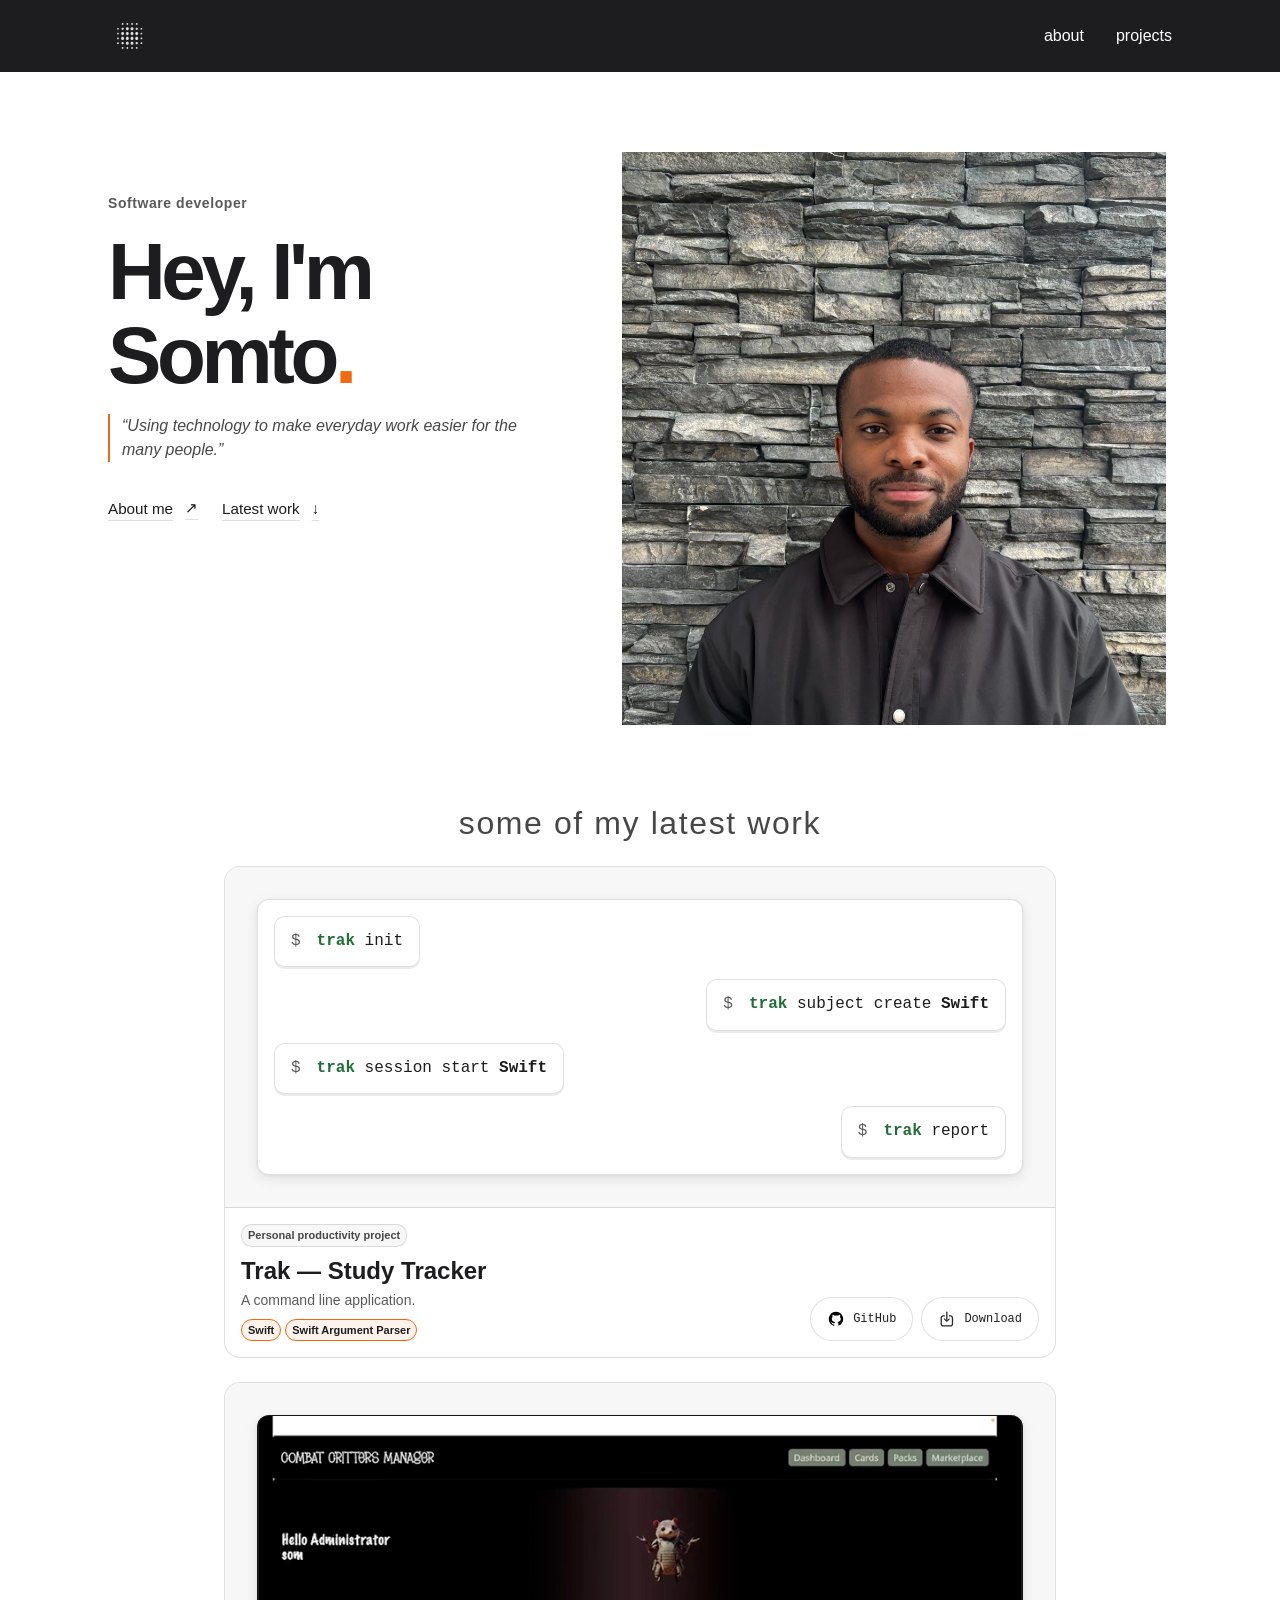
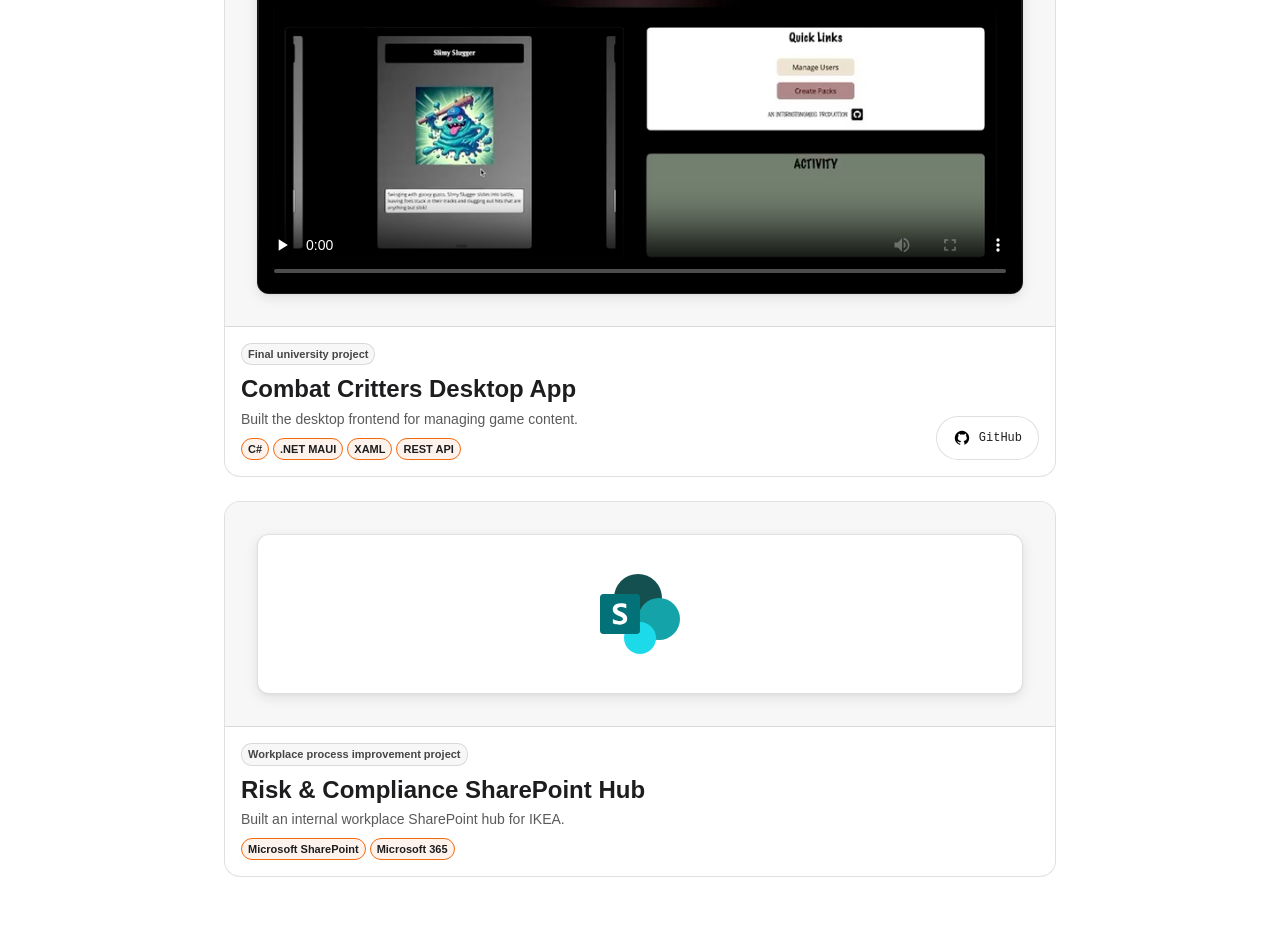
==== commit e2234e1e: "nice landing page" ====
--- a/index.html
+++ b/index.html
@@ -65,8 +65,8 @@
                     <h2 id="featured-projects-title">some of my latest work</h2>
                 </header>
 
-                <article class="featured-project-first" aria-labelledby="trak-title">
-                    <div class="trak-command-art" role="img" aria-label="Trak command examples: initialize a workspace, create a Swift subject, start a session, and view a report.">
+                <article class="featured-project-card" aria-labelledby="trak-title">
+                    <div class="featured-project-art" role="img" aria-label="Trak command examples: initialize a workspace, create a Swift subject, start a session, and view a report.">
                         <div class="trak-command-lines" aria-hidden="true">
                             <code><span>$</span> <span class="trak-command-name">trak</span> init</code>
                             <code><span>$</span> <span class="trak-command-name">trak</span> subject create <b>Swift</b></code>
@@ -77,6 +77,7 @@
 
                     <div class="featured-project-footer">
                         <div class="featured-project-summary">
+                            <p class="featured-project-category">Personal productivity project</p>
                             <h3 id="trak-title" class="featured-project-title">Trak — Study Tracker</h3>
                             <p class="featured-project-type">A command line application.</p>
                             <ul class="featured-project-tools" aria-label="Built with">
@@ -100,6 +101,60 @@
                         </div>
                     </div>
                 </article>
+
+               
+                <article class="featured-project-card" aria-labelledby="combat-title">
+                    <div class="featured-project-art">
+                        <video class="featured-project-video" controls playsinline preload="none"
+                            poster="assets/images/combat-critters-poster.jpg" width="1152" height="720"
+                            aria-label="Combat Critters demo showing the administration dashboard, character cards, and pack creation">
+                            <source src="assets/images/combat-critters-demo.mp4" type="video/mp4">
+                            Your browser does not support embedded video.
+                            <a href="assets/images/combat-critters-demo.mp4">Watch the Combat Critters demo.</a>
+                        </video>
+                    </div>
+                    <div class="featured-project-footer">
+                        <div class="featured-project-summary">
+                            <p class="featured-project-category">Final university project</p>
+                            <h3 id="combat-title" class="featured-project-title">Combat Critters Desktop App</h3>
+                            <p class="featured-project-type">Built the desktop frontend for managing game content.</p>
+                            <ul class="featured-project-tools" aria-label="Built with">
+                                <li>C#</li>
+                                <li>.NET MAUI</li>
+                                <li>XAML</li>
+                                <li>REST API</li>
+                            </ul>
+                        </div>
+                        <div class="featured-project-actions">
+                            <a href="https://github.com/InternetEnemies/combatcritters-maui"
+                                target="_blank" rel="noopener noreferrer"
+                                aria-label="View Combat Critters desktop source code on GitHub" title="View on GitHub">
+                                <img src="assets/symbols/github-icon.svg" alt="">
+                                <span>GitHub</span>
+                            </a>
+                        </div>
+                    </div>
+                </article>
+
+                 <article class="featured-project-card" aria-labelledby="sharepoint-title">
+                    <div class="featured-project-art sharepoint-project-art">
+                        <div class="sharepoint-logo-frame">
+                            <img src="assets/symbols/sharepoint-logo.svg" width="96" height="96"
+                                loading="lazy" alt="Microsoft SharePoint">
+                        </div>
+                    </div>
+                    <div class="featured-project-footer">
+                        <div class="featured-project-summary">
+                            <p class="featured-project-category">Workplace process improvement project</p>
+                            <h3 id="sharepoint-title" class="featured-project-title">Risk &amp; Compliance SharePoint Hub</h3>
+                            <p class="featured-project-type">Built an internal workplace SharePoint hub for IKEA.</p>
+                            <ul class="featured-project-tools" aria-label="Built with">
+                                <li>Microsoft SharePoint</li>
+                                <li>Microsoft 365</li>
+                            </ul>
+                        </div>
+                    </div>
+                </article>
             </section>
         </main>
         
--- a/css/landing.css
+++ b/css/landing.css
@@ -208,7 +208,7 @@
     text-align: center;
 }
 
-.featured-project-first {
+.featured-project-card {
     --featured-project-accent: var(--color-text-strong);
     display: grid;
     grid-template-columns: minmax(0, 1fr);
@@ -217,7 +217,7 @@
     background: var(--color-page);
 }
 
-.trak-command-art {
+.featured-project-art {
     min-width: 0;
     padding: var(--space-8) clamp(1rem, 4vw, 2rem);
     border-radius: calc(var(--radius-lg) - 1px) calc(var(--radius-lg) - 1px) 0 0;
@@ -234,6 +234,21 @@
     border-radius: var(--radius-md);
     background: var(--color-page);
     box-shadow: 0 4px 14px rgb(0 0 0 / 0.09), 0 1px 3px rgb(0 0 0 / 0.05);
+}
+.featured-project-video {
+    display: block;
+    width: 100%;
+    height: auto;
+    aspect-ratio: 8 / 5;
+    object-fit: contain;
+    border: 1px solid var(--color-border-strong);
+    border-radius: var(--radius-md);
+    background: var(--color-text-strong);
+    box-shadow: 0 4px 14px rgb(0 0 0 / 0.09), 0 1px 3px rgb(0 0 0 / 0.05);
+}
+.featured-project-video:focus-visible {
+    outline: 2px solid var(--accent-color);
+    outline-offset: 3px;
 }
 .trak-command-lines code {
     justify-self: start;
@@ -252,11 +267,43 @@
 .trak-command-lines code > span:first-child { color: var(--color-text-muted); margin-right: 0.4em; }
 .trak-command-lines b { font-weight: 600; }
 .trak-command-name { color: #216e3a; font-weight: 700; }
+.sharepoint-project-art {
+    display: grid;
+    align-content: center;
+}
+.sharepoint-logo-frame {
+    display: grid;
+    place-items: center;
+    min-height: 10rem;
+    padding: var(--space-6);
+    border: 1px solid var(--color-border-strong);
+    border-radius: var(--radius-md);
+    background: var(--color-page);
+    box-shadow: 0 4px 14px rgb(0 0 0 / 0.09), 0 1px 3px rgb(0 0 0 / 0.05);
+}
+.sharepoint-logo-frame img {
+    display: block;
+    width: 6rem;
+    height: 6rem;
+}
 .featured-project-title {
     font-size: clamp(1.125rem, 3vw, 1.5rem);
     line-height: 1.3;
     font-weight: 600;
     color: var(--color-text-strong);
+}
+.featured-project-category {
+    justify-self: start;
+    max-width: 100%;
+    padding: 0.125rem 0.375rem;
+    margin-bottom: var(--space-1);
+    border: 1px solid var(--color-border-strong);
+    border-radius: var(--radius-sm);
+    background: var(--color-surface);
+    color: var(--color-text-medium);
+    font-size: 0.6875rem;
+    font-weight: 600;
+    line-height: 1.5;
 }
 .featured-project-footer {
     display: flex;
@@ -324,14 +371,14 @@
 }
 
 @media (max-width: 767px) {
-    .featured-project-first {
+    .featured-project-card {
         width: 94%;
         max-width: 22rem;
         min-height: clamp(16rem, 40svh, 21rem);
         margin-inline: auto;
         grid-template-rows: minmax(min-content, 1fr) auto;
     }
-    .trak-command-art {
+    .featured-project-art {
         display: grid;
         align-content: center;
         padding: var(--space-4) var(--space-3);
@@ -391,7 +438,7 @@
         white-space: nowrap;
     }
 
-    .featured-project-first {
+    .featured-project-card {
         width: 100%;
         max-width: 52rem;
         margin-inline: auto;
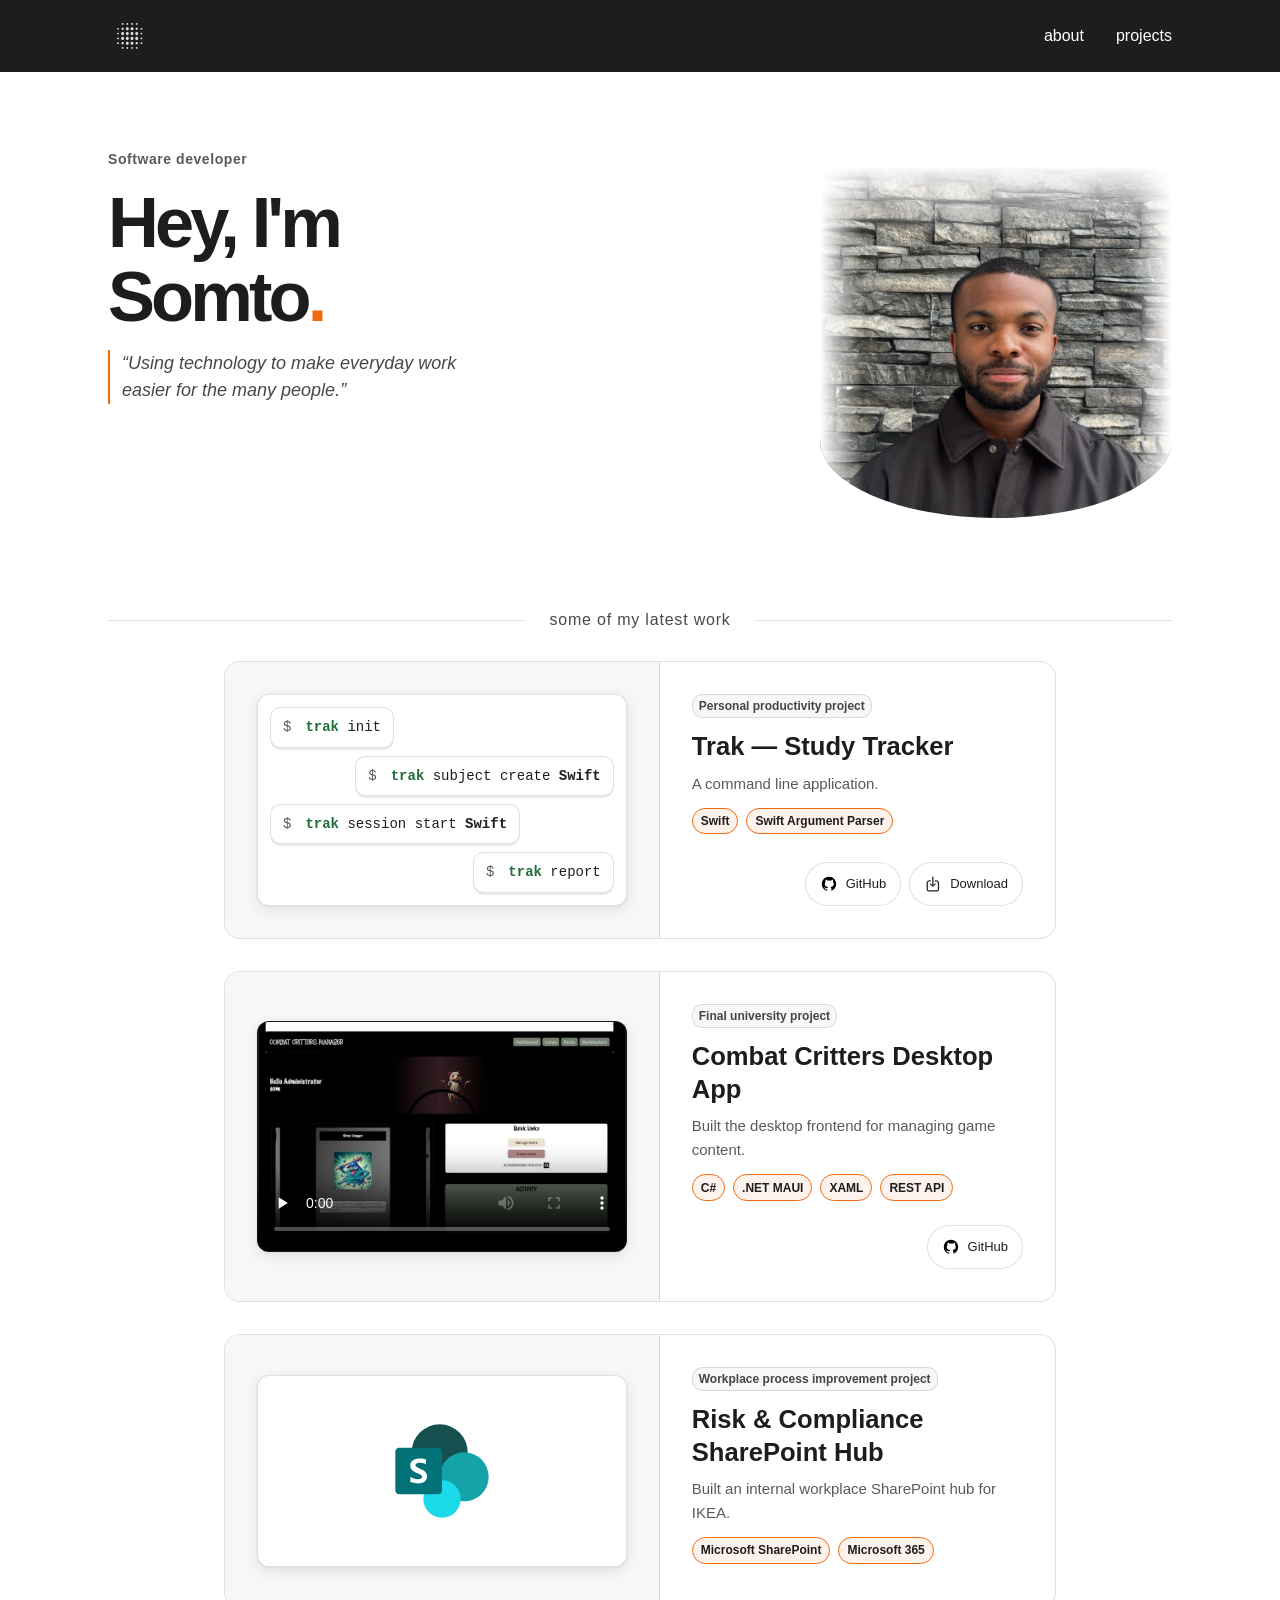
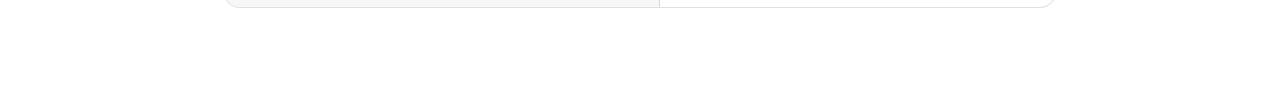
==== commit ffe88748: "optimised for desktop version" ====
--- a/index.html
+++ b/index.html
@@ -54,10 +54,6 @@
                     Right now, I'm working on building an iOS app called Risk2 using <strong class="tech-highlight">Swift</strong> and <strong class="tech-highlight">SwiftUI</strong>.
                 </p> -->
                 <!-- <p class="home-hero-meta">Winnipeg, MB Canada</p> -->
-                <div class="home-hero-actions">
-                    <a class="home-hero-link" href="about.html">About me <span aria-hidden="true">↗</span></a>
-                    <a class="home-work-link" href="#featured-projects">Latest work <span aria-hidden="true">↓</span></a>
-                </div>
             </section>
 
             <section id="featured-projects" class="featured-projects" aria-labelledby="featured-projects-title">
--- a/css/landing.css
+++ b/css/landing.css
@@ -129,25 +129,6 @@
     height: 1rem;
     vertical-align: -0.05em;
 }
-.home-hero-actions {
-    grid-area: actions;
-    display: none;
-    flex-wrap: wrap;
-    gap: var(--space-6);
-    margin-top: var(--space-2);
-}
-.home-hero-actions a {
-    display: inline-flex;
-    align-items: center;
-    gap: var(--space-3);
-    min-height: 44px;
-    color: var(--color-text-strong);
-    font-size: 0.95rem;
-    text-decoration: underline;
-    text-underline-offset: 6px;
-    text-decoration-color: var(--color-border-strong);
-}
-.home-hero-actions a:hover { text-decoration-color: currentColor; }
 .home-hero-media {
     position: relative;
     grid-area: portrait;
@@ -181,7 +162,7 @@
     min-height: calc(100svh - var(--header-height-mobile));
     display: grid;
     align-content: start;
-    gap: var(--space-6);
+    gap: var(--space-8);
     margin: var(--space-8) 0 var(--space-16);
     scroll-margin-top: 280px;
 }
@@ -404,56 +385,83 @@
     .home-desktop-nav a { display: inline-flex; align-items: center; min-height: 44px; }
     .home-hero {
         display: grid;
-        grid-template-columns: minmax(0, 0.9fr) minmax(0, 1.1fr);
-        grid-template-rows: 1fr auto 1fr;
-        grid-template-areas: "identity portrait" "quote portrait" "actions portrait";
+        grid-template-columns: minmax(0, 1.2fr) minmax(0, 0.8fr);
+        grid-template-rows: 1fr 1fr;
+        grid-template-areas: "identity portrait" "quote portrait";
         align-items: center;
         gap: var(--space-4) clamp(2rem, 5vw, 5rem);
-        padding-block: var(--space-20);
-    }
-    .home-hero-profile {
-        display: contents;
-    }
+        padding-block: clamp(3rem, 6vw, 5rem);
+    }
+    .home-hero-profile { display: contents; }
     .home-hero-identity { gap: var(--space-4); align-self: end; }
-    .home-hero-actions { display: flex; align-self: start; }
-    .home-hero-title { font-size: clamp(2.75rem, 7vw, 5rem); }
-    .home-hero-quote { margin: 0; font-size: 1rem; }
-    .featured-projects-heading { display: block; }
-    .featured-projects-heading::before,
-    .featured-projects-heading::after { display: none; }
-    .featured-projects-heading h2 { font-size: var(--home-hero-title-font-size); }
-    .home-hero-media { max-width: 34rem; aspect-ratio: 0.95; border-radius: 0; }
-    .home-hero-media::after { display: none; }
-    .home-hero-media img { transform: none; }
-    .featured-project-actions a {
-        width: auto;
-        padding: 0.7rem 1rem;
-        gap: var(--space-2);
-        font-family: var(--font-mono);
-        font-size: 0.75rem;
-    }
-
-    .featured-project-actions span {
-        display: inline;
-        white-space: nowrap;
-    }
-
+    .home-hero-title { font-size: clamp(3rem, 5.5vw, 4.5rem); }
+    .home-hero-quote { max-width: 40ch; margin: 0; font-size: 1.125rem; align-self: start; }
+    .home-hero-media {
+        max-width: 22rem;
+        aspect-ratio: 1;
+        justify-self: end;
+        border-radius: 0 0 50% 50% / 0 0 22% 22%;
+    }
+    .home-hero-media img { transform: scale(1.25); }
+
+    .featured-projects {
+        min-height: 0;
+        gap: var(--space-8);
+        margin: 0 0 var(--space-20);
+        scroll-margin-top: 96px;
+    }
+    .featured-projects-heading { gap: var(--space-6); }
+    .featured-projects-heading h2 { font-size: 1rem; }
     .featured-project-card {
         width: 100%;
         max-width: 52rem;
         margin-inline: auto;
-    }
-
-    .featured-projects {
-        min-height: calc(100svh - var(--header-height-desktop));
-        margin-top: 0;
-        margin-right: var(--space-8);
-        margin-left: var(--space-8);
-        scroll-margin-top: var(--header-height-desktop);
-    }
-
-}
-
+        min-width: 0;
+        grid-template-columns: minmax(0, 1.1fr) minmax(0, 1fr);
+        align-items: stretch;
+    }
+    .featured-project-art {
+        display: grid;
+        align-content: center;
+        min-height: 17rem;
+        padding: var(--space-6);
+        border-bottom: 0;
+        border-right: 1px solid var(--color-border-strong);
+        border-radius: calc(var(--radius-lg) - 1px) 0 0 calc(var(--radius-lg) - 1px);
+    }
+    .trak-command-lines { padding: var(--space-3); gap: var(--space-2); }
+    .trak-command-lines code {
+        padding: var(--space-2) var(--space-3);
+        font-size: clamp(0.75rem, 1.1vw, 0.875rem);
+    }
+    .sharepoint-logo-frame { min-height: 12rem; }
+    .sharepoint-logo-frame img { width: 7rem; height: 7rem; }
+    .featured-project-footer {
+        flex-direction: column;
+        align-items: stretch;
+        gap: var(--space-6);
+        padding: var(--space-6);
+    }
+    .featured-project-summary { gap: var(--space-2); }
+    .featured-project-title { font-size: clamp(1.25rem, 2vw, 1.625rem); }
+    .featured-project-category { font-size: 0.75rem; }
+    .featured-project-type { font-size: 0.9375rem; line-height: 1.6; }
+    .featured-project-tools { gap: var(--space-2); }
+    .featured-project-tools li { font-size: 0.75rem; padding: 0.2rem 0.5rem; }
+    .featured-project-actions { flex-wrap: wrap; }
+    .featured-project-actions a {
+        width: auto;
+        padding: 0.7rem 0.875rem;
+        gap: var(--space-2);
+        font-size: 0.8125rem;
+    }
+    .featured-project-actions span { display: inline; }
+}
+
+@media (min-width: 1024px) {
+    .featured-project-art,
+    .featured-project-footer { padding: var(--space-8); }
+}
 
 @media (prefers-reduced-motion: reduce) {
     html { scroll-behavior: auto; }
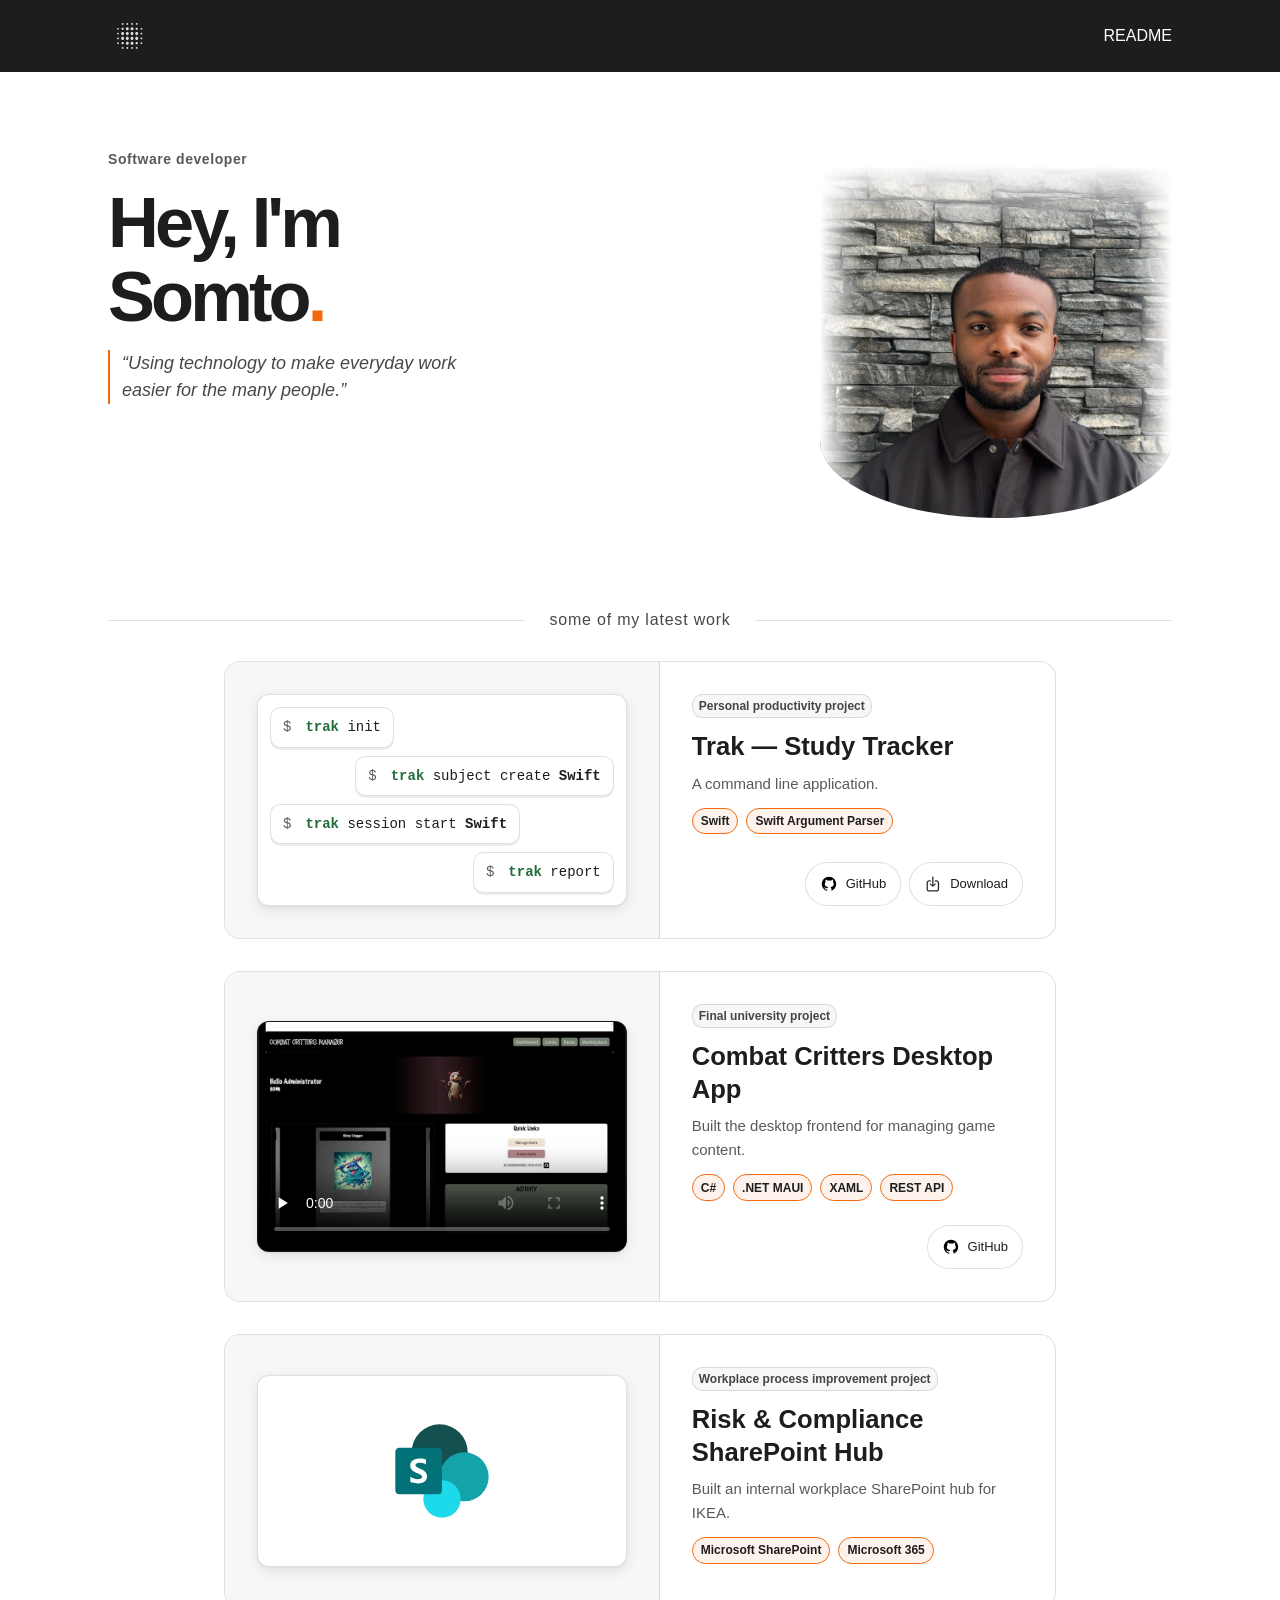
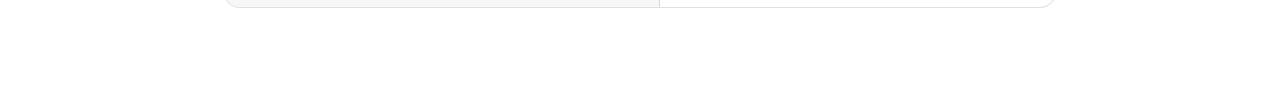
==== commit 35fd9974: "finished landing page" ====
--- a/index.html
+++ b/index.html
@@ -22,14 +22,13 @@
                     <img src="assets/symbols/home-icon.svg" width="26" height="26" alt="">
                 </a>
                 <nav class="home-desktop-nav" aria-label="Primary navigation">
-                    <a href="about.html">about</a>
-                    <a href="portfolio.html">projects</a>
+                    <a href="about.html">README</a>
+                    
                 </nav>
                 <details class="home-mobile-menu">
                     <summary>Menu <span aria-hidden="true">＋</span></summary>
                     <nav aria-label="Primary navigation">
-                        <a href="about.html">about</a>
-                        <a href="portfolio.html">projects</a>
+                        <a href="about.html">README</a>
                     </nav>
                 </details>
             </div>
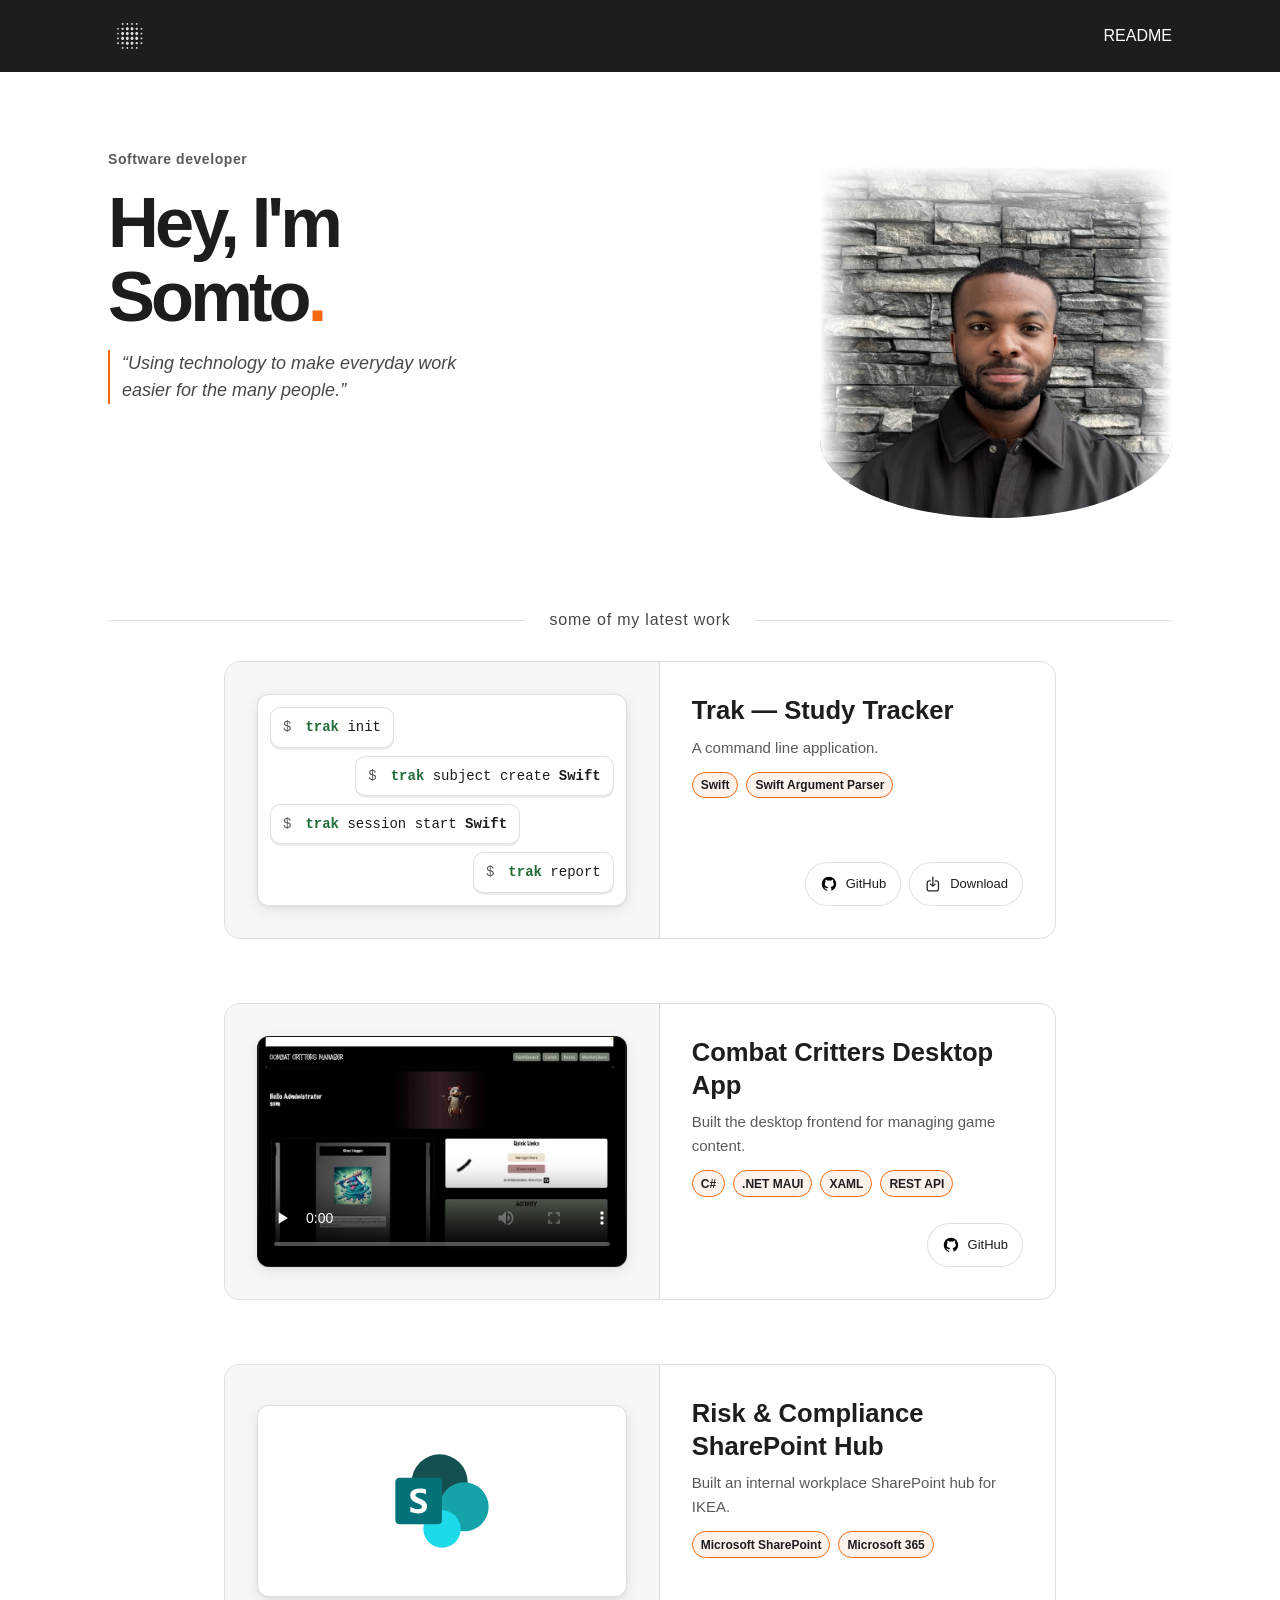
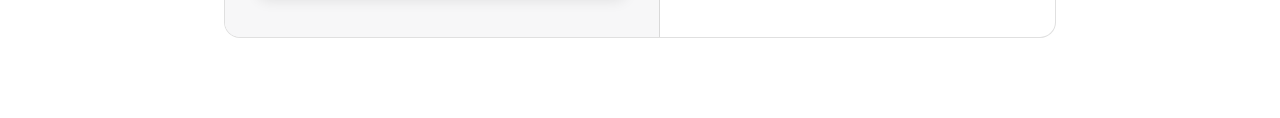
==== commit 7f5d923e: "working on the about page" ====
--- a/index.html
+++ b/index.html
@@ -72,7 +72,7 @@
 
                     <div class="featured-project-footer">
                         <div class="featured-project-summary">
-                            <p class="featured-project-category">Personal productivity project</p>
+                            <!-- <p class="featured-project-category">Personal productivity project</p> -->
                             <h3 id="trak-title" class="featured-project-title">Trak — Study Tracker</h3>
                             <p class="featured-project-type">A command line application.</p>
                             <ul class="featured-project-tools" aria-label="Built with">
@@ -110,7 +110,7 @@
                     </div>
                     <div class="featured-project-footer">
                         <div class="featured-project-summary">
-                            <p class="featured-project-category">Final university project</p>
+                            <!-- <p class="featured-project-category">Final university project</p> -->
                             <h3 id="combat-title" class="featured-project-title">Combat Critters Desktop App</h3>
                             <p class="featured-project-type">Built the desktop frontend for managing game content.</p>
                             <ul class="featured-project-tools" aria-label="Built with">
@@ -140,7 +140,7 @@
                     </div>
                     <div class="featured-project-footer">
                         <div class="featured-project-summary">
-                            <p class="featured-project-category">Workplace process improvement project</p>
+                            <!-- <p class="featured-project-category">Workplace process improvement project</p> -->
                             <h3 id="sharepoint-title" class="featured-project-title">Risk &amp; Compliance SharePoint Hub</h3>
                             <p class="featured-project-type">Built an internal workplace SharePoint hub for IKEA.</p>
                             <ul class="featured-project-tools" aria-label="Built with">
--- a/css/landing.css
+++ b/css/landing.css
@@ -154,6 +154,7 @@
     height: 100%;
     object-fit: cover;
     object-position: center 75%;
+    filter: saturate(0.75) contrast(1.08);
     transform: scale(1.65);
     transform-origin: center 58%;
 }
@@ -196,6 +197,10 @@
     border: 1px solid var(--color-border-strong);
     border-radius: var(--radius-lg);
     background: var(--color-page);
+}
+
+.featured-project-card + .featured-project-card {
+    margin-block-start: clamp(1rem, 2.5vw, 2rem);
 }
 
 .featured-project-art {
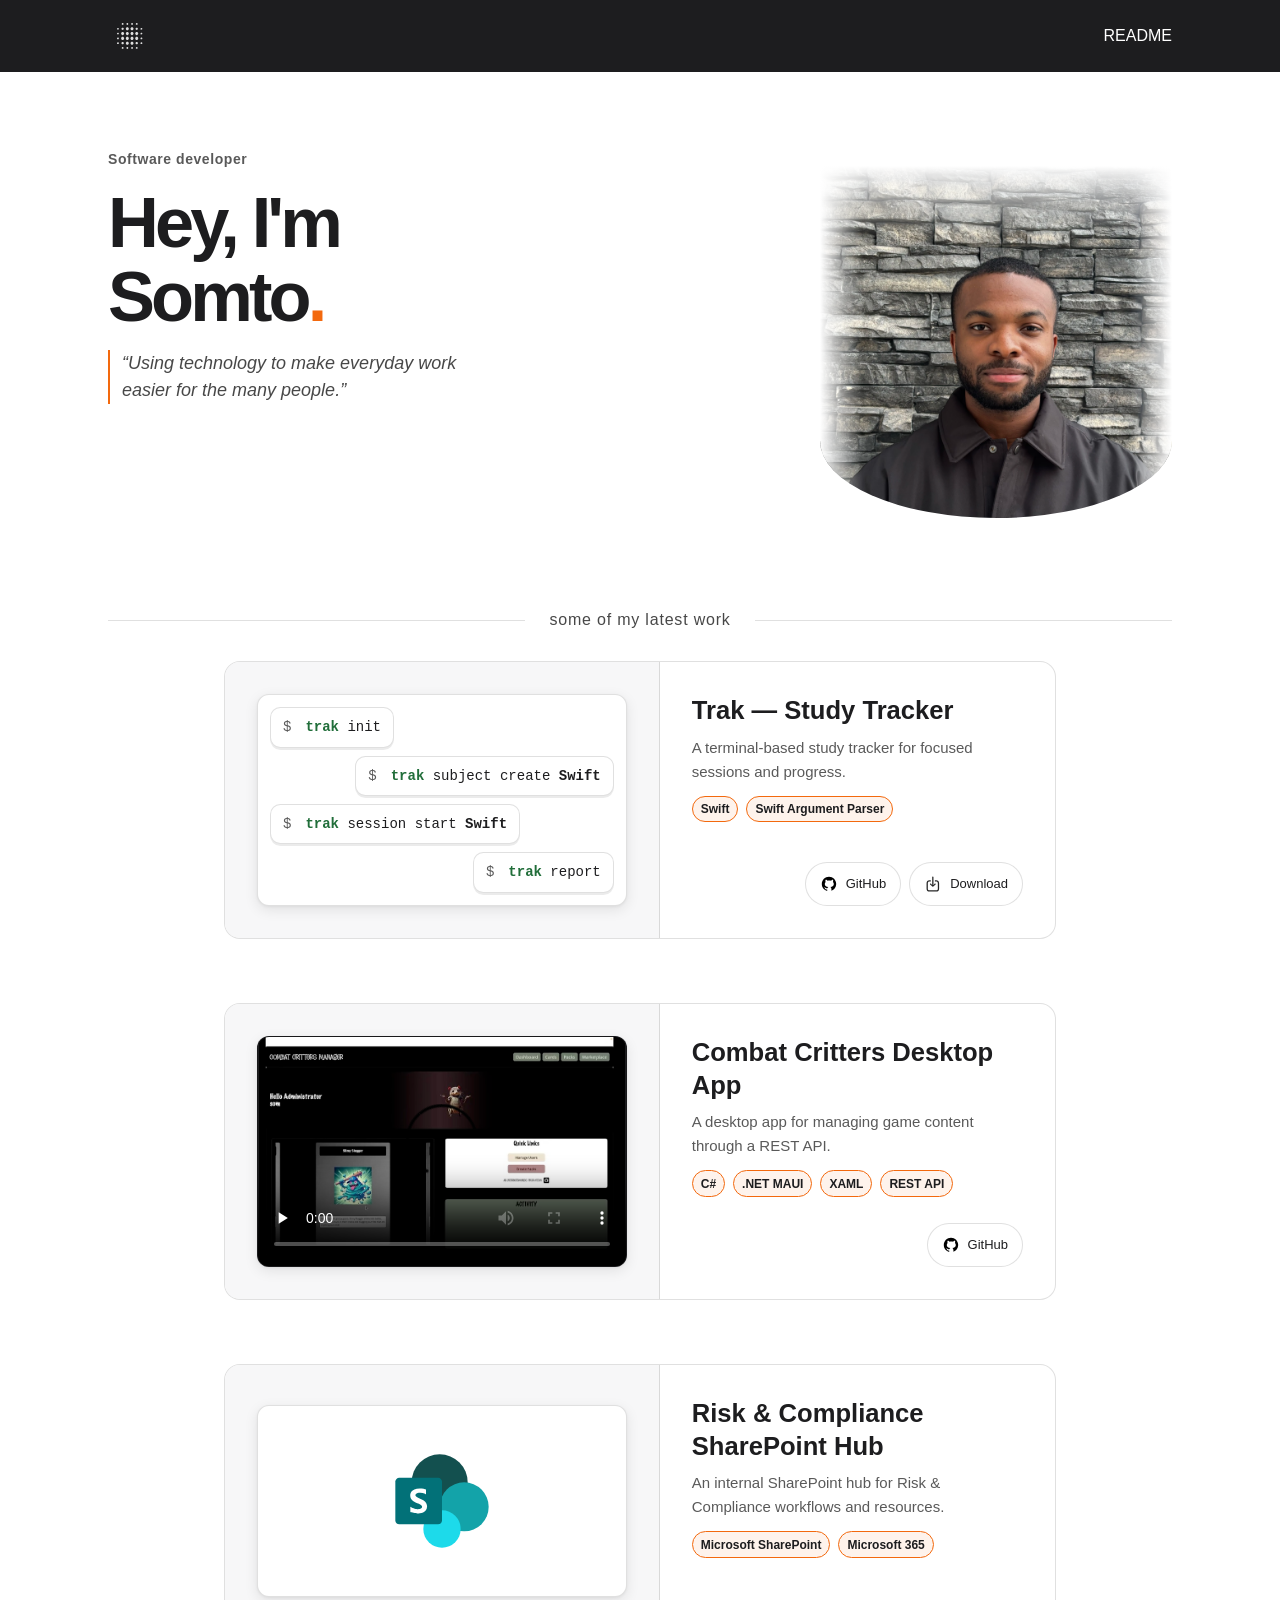
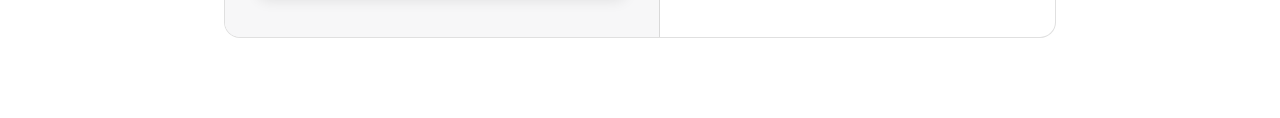
==== commit 6b133f2d: "making things more descriptive" ====
--- a/index.html
+++ b/index.html
@@ -74,7 +74,7 @@
                         <div class="featured-project-summary">
                             <!-- <p class="featured-project-category">Personal productivity project</p> -->
                             <h3 id="trak-title" class="featured-project-title">Trak — Study Tracker</h3>
-                            <p class="featured-project-type">A command line application.</p>
+                            <p class="featured-project-type">A terminal-based study tracker for focused sessions and progress.</p>
                             <ul class="featured-project-tools" aria-label="Built with">
                                 <li>Swift</li>
                                 <li>Swift Argument Parser</li>
@@ -112,7 +112,7 @@
                         <div class="featured-project-summary">
                             <!-- <p class="featured-project-category">Final university project</p> -->
                             <h3 id="combat-title" class="featured-project-title">Combat Critters Desktop App</h3>
-                            <p class="featured-project-type">Built the desktop frontend for managing game content.</p>
+                            <p class="featured-project-type">A desktop app for managing game content through a REST API.</p>
                             <ul class="featured-project-tools" aria-label="Built with">
                                 <li>C#</li>
                                 <li>.NET MAUI</li>
@@ -142,7 +142,7 @@
                         <div class="featured-project-summary">
                             <!-- <p class="featured-project-category">Workplace process improvement project</p> -->
                             <h3 id="sharepoint-title" class="featured-project-title">Risk &amp; Compliance SharePoint Hub</h3>
-                            <p class="featured-project-type">Built an internal workplace SharePoint hub for IKEA.</p>
+                            <p class="featured-project-type">An internal SharePoint hub for Risk & Compliance workflows and resources.</p>
                             <ul class="featured-project-tools" aria-label="Built with">
                                 <li>Microsoft SharePoint</li>
                                 <li>Microsoft 365</li>
--- a/css/landing.css
+++ b/css/landing.css
@@ -154,7 +154,7 @@
     height: 100%;
     object-fit: cover;
     object-position: center 75%;
-    filter: saturate(0.75) contrast(1.08);
+  
     transform: scale(1.65);
     transform-origin: center 58%;
 }
